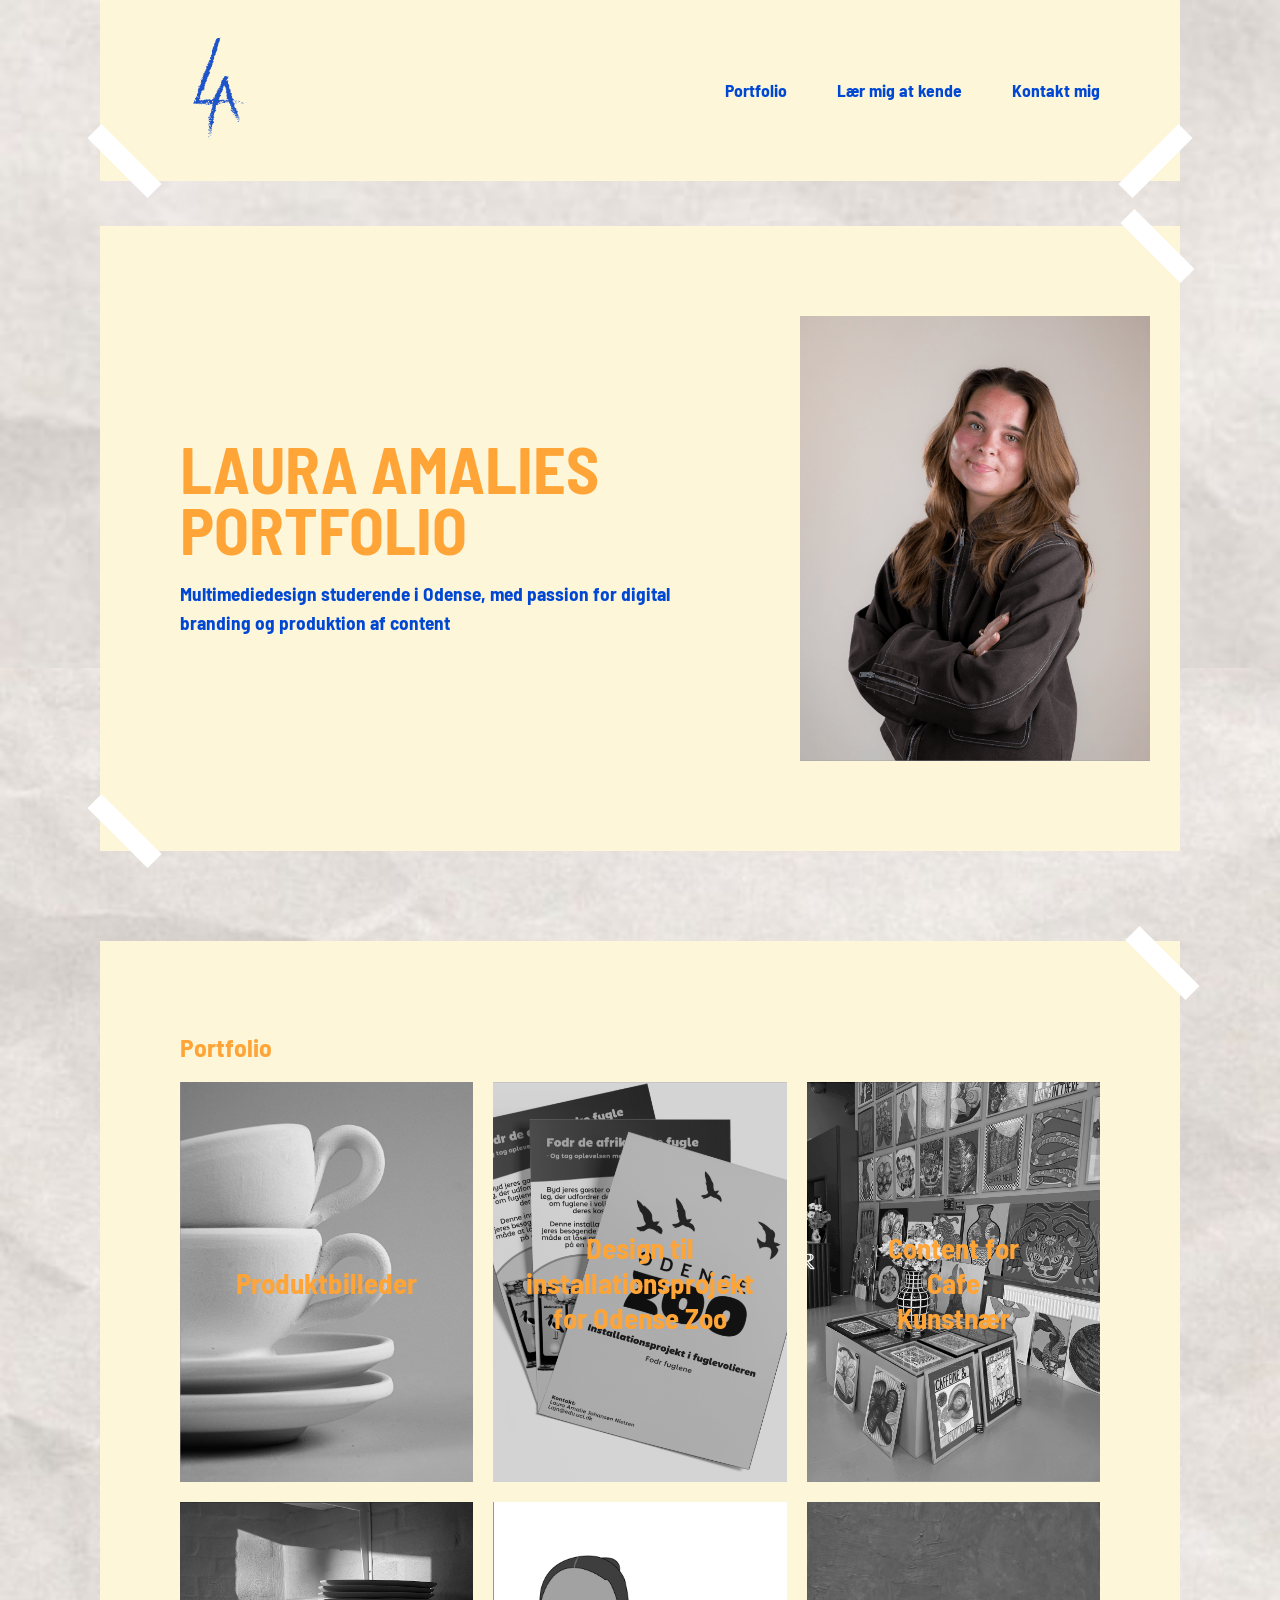
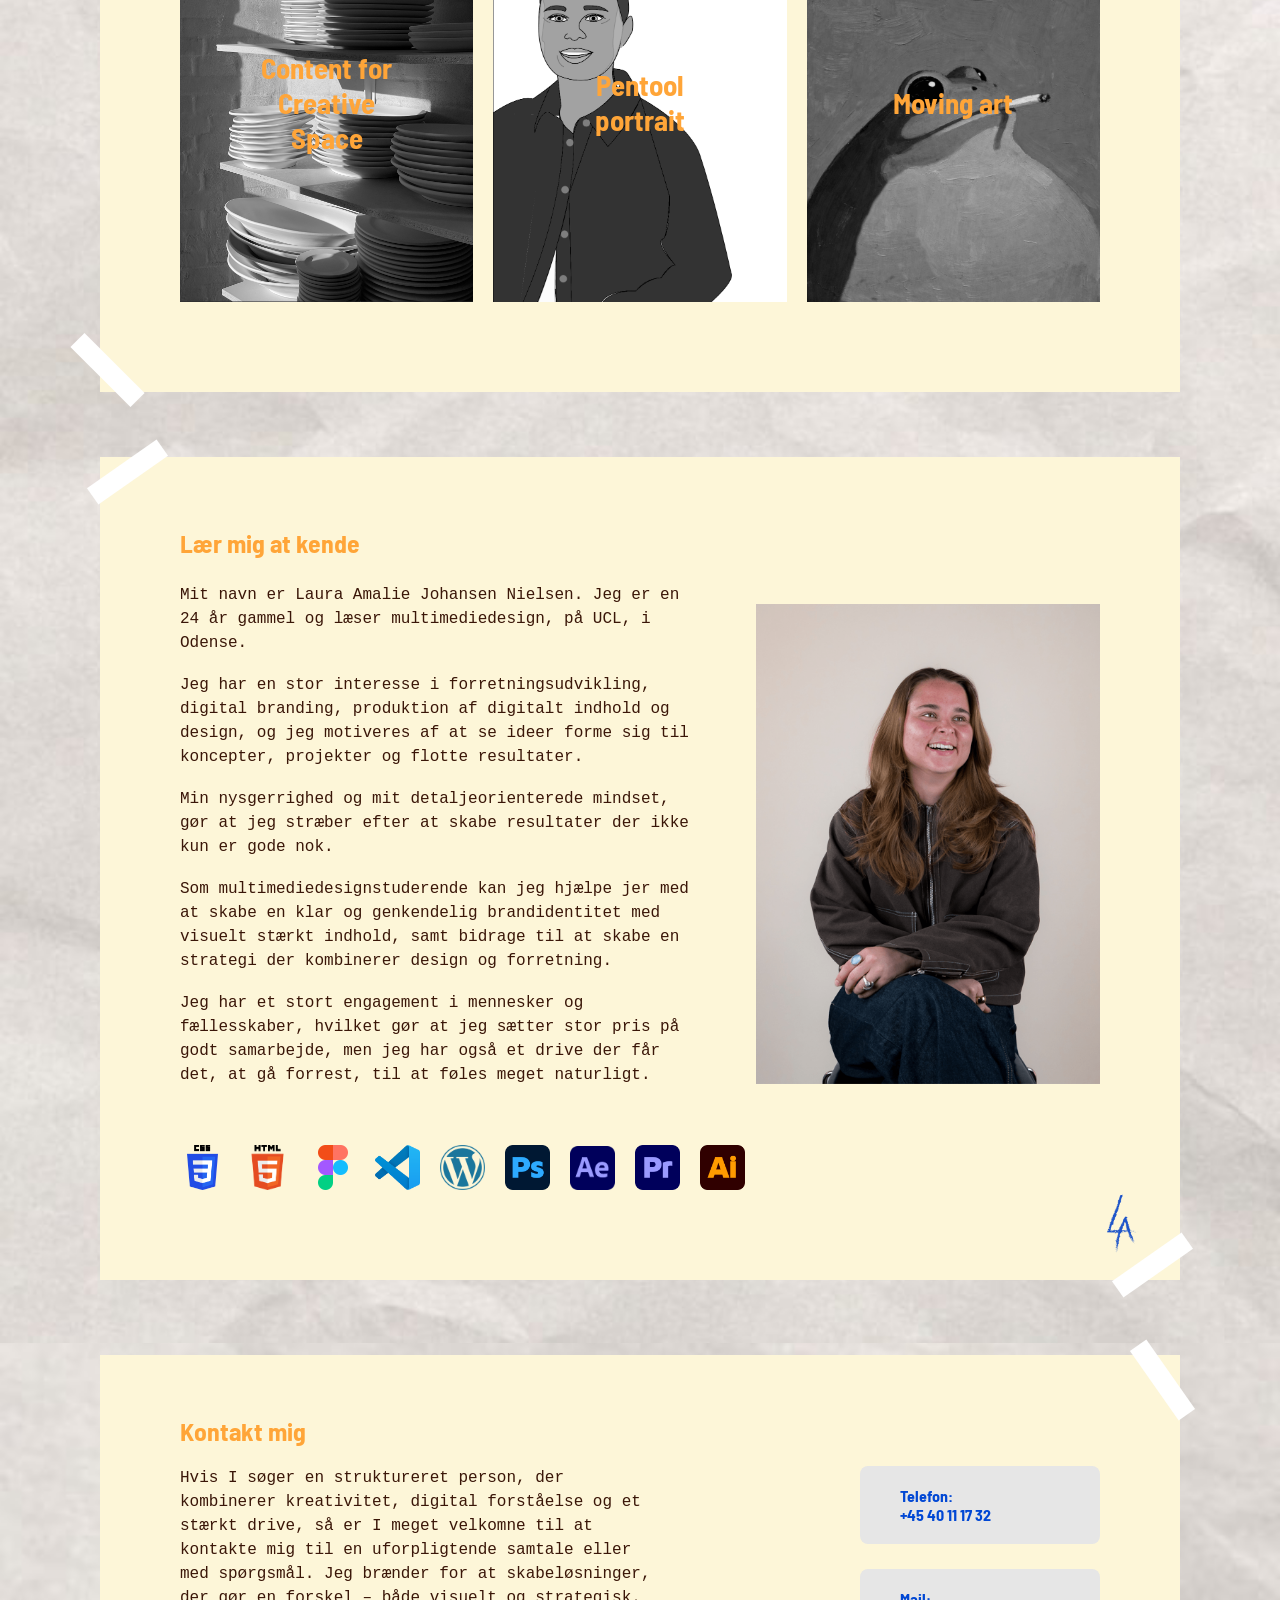
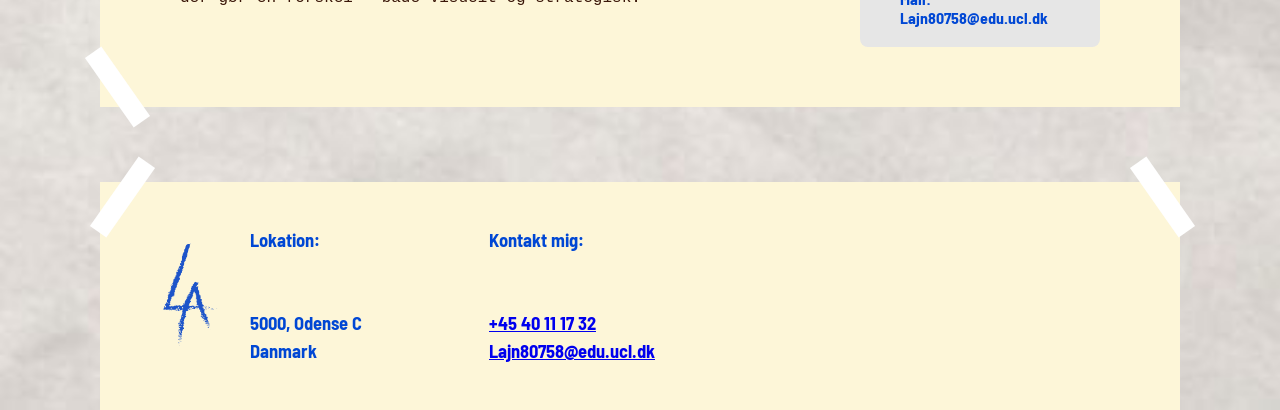
==== index.html @ a453c91f "... ..." ====
<!DOCTYPE html>
<html lang="da">

<head>

    <!-- Tegnsæt -->
    <meta charset="UTF-8">

    <!-- Gør siden responsiv på mobil -->
    <meta name="viewport" content="width=device-width, initial-scale=1.0">

    <!-- Forbinder HTML med ekstern CSS -->
    <link rel="stylesheet" href="forside.css?v=7">

    <!-- Line Awesome ikoner -->
    <link rel="stylesheet"
    href="https://maxst.icons8.com/vue-static/landings/line-awesome/line-awesome/1.3.0/css/line-awesome.min.css">

   <link rel="preconnect" href="https://fonts.googleapis.com">
<link rel="preconnect" href="https://fonts.gstatic.com" crossorigin>
<link href="https://fonts.googleapis.com/css2?family=Barlow+Semi+Condensed:ital,wght@0,100;0,200;0,300;0,400;0,500;0,600;0,700;0,800;0,900;1,100;1,200;1,300;1,400;1,500;1,600;1,700;1,800;1,900&display=swap" rel="stylesheet">

<!-- Titel i browser fanen -->
    <title>Laura Amalies præsentationsportfolio</title>

</head>

<body>

    <!-- ================= HELE SIDENS CONTAINER ================= -->
    <div class="container">

        <!-- ================= HEADER / NAVIGATION ================= -->
        <header class="navbar">

            <!-- Logo -->
            <div class="logo">

                <!-- Logo billede -->
                 <a href="#">
                  <img src="img/logo1.png" alt="LA logo">
                  </a>
                

            </div>

             <!-- ================= CHECKBOX ====================== -->

    <!-- Skjult checkbox der styrer dropdown-menuen -->
    <input type="checkbox" id="menu-toggle" class="menu-toggle">

            <!-- Navigation -->
            <nav>

                <!-- Navigation links -->
                <ul class="nav-links">

                    <!-- Portfolio -->
                    <li><a href="#portfolio">Portfolio</a></li>

                    <!-- Om mig -->
                    <li><a href="#about">Lær mig at kende</a></li>

                    <!-- Kontakt -->
                    <li><a href="#contact">Kontakt mig</a></li>

                </ul>

            </nav>

            <!-- Hamburger menu -->
            <div class="hamburger">

                <!-- Label bruges til at aktivere checkbox -->
                <label for="menu-toggle" class="hamburger">

                <!-- Streg 1 -->
                <span></span>

                <!-- Streg 2 -->
                <span></span>

                <!-- Streg 3 -->
                <span></span>

                </label>

            </div>

        </header>

        <!-- ================= MAIN CONTENT ================= -->
        <main>

            <!-- ================= HERO SECTION ================= -->
            <section class="hero">

                <!-- Tekst område -->
                <div class="hero-text">

                    <!-- Overskrift -->
                    <h1>LAURA AMALIES PORTFOLIO</h1>

                    <!-- Beskrivelse -->
                    <p>
                        Multimediedesign studerende i Odense,
                        med passion for digital branding
                        og produktion af content
                    </p>

                </div>

                <!-- Billede -->
                <div class="hero-image">

                    <!-- Portræt billede -->
                    <img src="img/migintro.png" alt="Laura Amalie">

                </div>

            </section>

<!-- ================================================= -->
<!-- ================= PORTFOLIO SECTION ============= -->
<!-- ================================================= -->

<section class="portfolio-grid" id="portfolio">

    <h2 class="portfolio-title">Portfolio</h2>

    <!-- Produktbilleder -->
    <article class="m1" id="produktbilleder">

        <!-- Åbner produkt-modal -->
        <a href="#produkt-modal" class="portfolio-card">
            <img src="img/produktbillede1.jpg" alt="Produktbilleder">
            <h2>Produktbilleder</h2>
        </a>

    </article>

    <!-- Zoo projekt -->
    <article class="m2" id="zooprojekt">

        <!-- Åbner zoo-modal -->
        <a href="#zoo-modal" class="portfolio-card">
            <img src="img/flyer1.png" alt="Zoo flyer">
            <h2>Design til installationsprojekt for Odense Zoo</h2>
        </a>

    </article>

    <!-- Kunstnær -->
    <article class="m3" id="kunstnaer">

        <!-- Åbner kunstnaer-modal -->
        <a href="#kunstnaer-modal" class="portfolio-card">
            <img src="img/kunstnaer.png" alt="Kunstnær">
            <h2>Content for Cafe Kunstnær</h2>
        </a>

    </article>

    <!-- Creative Space -->
    <article class="m4" id="creativespace">

        <!-- Åbner cs-modal -->
        <a href="#cs-modal" class="portfolio-card">
            <img src="img/CS.png" alt="Creative Space">
            <h2>Content for Creative Space</h2>
        </a>

    </article>

    <!-- Pentool -->
    <article class="m5" id="pentool">

        <!-- Åbner pentool-modal -->
        <a href="#pentool-modal" class="portfolio-card">
            <img src="img/pentool1.png" alt="Pentool portrait">
            <h2>Pentool portrait</h2>
        </a>

    </article>

    <!-- Moving art -->
    <article class="m6" id="movingart">

        <!-- Åbner movingart-modal -->
        <a href="#movingart-modal" class="portfolio-card">
            <img src="img/movingart.jpg" alt="Moving art">
            <h2>Moving art</h2>
        </a>

    </article>

</section>
</section>

<!-- ================================================= -->
<!-- ================= PRODUKTBILLEDER MODAL ========= -->
<!-- ================================================= -->

<section id="produkt-modal" class="modal">
    <div class="modal-box">

        <!-- Lukker modal -->
        <a href="#produktbilleder" class="modal-back">Tilbage til portfolio</a>

        <h2>Produktbilleder</h2>

        <div class="modal-images1">
            <img src="img/produktbillede1.jpg" alt="Produktbillede 1">
            <img src="img/produktbillede2.jpg" alt="Produktbillede 2">
        </div>

        <p>
            I løbet af 1. semester har vi arbejdet med fotografering, hvor vi har haft fokus på portrætbilleder og særligt produktbilleder. Her har jeg erfaret mig en masse viden om lys, indstilling af kamera, komposition og vinkler. Jeg har endvidere også opbygget erfaring indenfor billedredigering i Adobe Photoshop og Adobe Lightroom.
            <br>
            <br>
            Tilegnet erfaring: Kameraindstilling, lys, billederedigering

        </p>

    </div>
</section>



<!-- ================================================= -->
<!-- ================= ZOO MODAL ===================== -->
<!-- ================================================= -->

<section id="zoo-modal" class="modal">
    <div class="modal-box">

        <a href="#zooprojekt" class="modal-back">Tilbage til portfolio</a>

        <h2>Odense Zoo projekt</h2>

        <div class="modal-images2">
            <img src="img/flyer1.png" alt="Zoo flyer">
            <img src="img/prototype.jpg" alt="Zoo projekt">
        </div>

        <p>
            På første semester har vi haft en projekt, i samarbejde med Odense Zoo, hvor vores opgave var, at designe og udvikle et interaktivt installationsprojekt i den afrikanske fuglevoliere. 
            <br>
            Installationen skulle kunne formidle information omkring dyrene, trække opmærksomhed samt give de besøgende noget information, som de evt kunne tage med hjem, og bruge i hverdagen, for at forlænge oplevelsen.
            Min studiegruppe og jeg lavede et koncept hvor man via spil og leg, skulle lære fuglenes spisevaner at kende. Her udviklede vi i fællesskab ideen, men jeg var primære torvholder på at skitsere, designe prototype, det endelige produkt og designe flyeren, som skulle formidle information om vores koncept, til folkene fra Odense Zoo.
            <br>
            <br>
            Tilegnet erfaring: Grafisk design, designe low-fi og hi-fi prototype, designe flyer, skabe et koncept

        </p>

    </div>
</section>



<!-- ================================================= -->
<!-- ================= KUNSTNÆR MODAL =============== -->
<!-- ================================================= -->

<section id="kunstnaer-modal" class="modal">
    <div class="modal-box">

        <a href="#kunstnaer" class="modal-back">Tilbage til portfolio</a>

        <h2>Content for Cafe Kunstnær</h2>

        <div class="modal-images3">
            <video controls>
            <source src="vid/kunstnaer.mp4" type="video/mp4">
            </video>

            <video controls>
            <source src="vid/kunstnaerblomst.mp4" type="video/mp4">
            </video>

        </div>

        <p>
            Ved siden af mit studie har jeg tilbudt min frivillige hjælp til den nyopstartede Café Kunstnær. Cafeen kombinerer den traditionelle caféoplevelse med flere forskellige kreative aktiviteter og projekter for gæsterne. Her har jeg bidraget med idéudvikling, konceptarbejde og produktion af digitalt content med fokus på at styrke caféens digitale identitet, øge kendskabet til cafeen blandt målgruppen og inspirere gæsterne til at turde være kreative.
            <br>
            <br>
            Tilegnet erfaring: Skyde content, billederedigering, videoredigering 

        </p>

    </div>
</section>



<!-- ================================================= -->
<!-- ================= CREATIVE SPACE MODAL ========== -->
<!-- ================================================= -->

<section id="cs-modal" class="modal">
    <div class="modal-box">

        <a href="#creativespace" class="modal-back">Tilbage til portfolio</a>

        <h2>Content for Creative Space</h2>

        <div class="modal-images4">
            <img src="img/CS.png" alt="Creative Space billede 1">
            <img src="img/CS udenfor.png" alt="Creative Space billede 2">
        </div>

        <p>
            Creative Space er en kreamik cafe, hvor man kan kombinere den traditionelle cafeoplvelse, med at male på keramik. Jeg har arbejdet som butiksansat i flere år, men sideløbende med dette, har jeg hjulpet virksomheden med at tage produktbilleder, og andet content til deres sociale medier, og hjemmeside, for at øge interessen og inspirere gæster til at komme og være kreative, uanset erfaring, alder og interesser.
            <br>
            <br>
            Tilegnet erfaring: Fotografering, opfgange stemning, vinkler og billederedigering

        </p>

    </div>
</section>



<!-- ================================================= -->
<!-- ================= PENTOOL MODAL ================= -->
<!-- ================================================= -->

<section id="pentool-modal" class="modal">
    <div class="modal-box">

        <a href="#pentool" class="modal-back">Tilbage til portfolio</a>

        <h2>Pentool portrait</h2>

        <div class="modal-images5">
            <img src="img/pentool1.png" alt="Pentool portrait 1">
            <img src="img/pentool2.png" alt="Pentool portrait 2">
        </div>

        <p>
        I forbindelse med 1. semester arbejdede vi med Pentool i Adobe Illustrator, hvor vi fik en frivillig hjemmeopgave. Opgaven bestod i at skabe et selvportræt ud fra et fotografi ved hjælp af vektortegning og præcisionsarbejde i Illustrator.
        Projektet gav mig mulighed for at udvikle mine kreative evner inden for visuel identitet, detaljearbejde og produktion af unikt digitalt indhold. Samtidig styrkede det min forståelse for, hvordan illustration og grafiske virkemidler kan bruges til at skabe et personligt og iøjnefaldende visuelt udtryk.
        <br>
        <br>
        Tilegnet erfaring: Kreativ formidling, kreative evner, produktion af unikt og anderledes indhold
        </p>

    </div>
</section>



<!-- ================================================= -->
<!-- ================= MOVING ART MODAL ============== -->
<!-- ================================================= -->

<section id="movingart-modal" class="modal">
    <div class="modal-box">

        <a href="#movingart" class="modal-back">Tilbage til portfolio</a>

        <h2>Moving art</h2>

        <div class="modal-images6">

            <img src="img/movingart.jpg" alt="movingart">

            <video controls>
            <source src="vid/MovingArt-workshopEndelig-kopi.mp4" type="video/mp4">
            </video>

         </div>

        <p>
            I forbindelse med workshoppen Moving Art & Animation arbejdede vi med at vække et valgfrit maleri til live gennem animation og visuel storytelling. Formålet var at bruge egen kreativitet og fortolkning til at skabe bevægelse, stemning og narrativ i et ellers stillestående værk.
            <br>
            Workshoppen gav mig indsigt i, hvordan animation og moving art kan bruges som et stærkt visuelt kommunikationsværktøj i contentproduktion. Ved at kombinere billeder, bevægelse og fortælling kan man skabe mere engagerende og stemningsfuldt indhold, der fanger modtagerens opmærksomhed og styrker den følelsesmæssige forbindelse til et brand.
            <br>
            I relation til caféer har moving art særligt potentiale, fordi caféoplevelser ofte handler om atmosfære, mennesker og små fortællinger i hverdagen. Animeret content kan derfor bruges til at formidle stemning, identitet og kreativitet på en mere levende og sanselig måde, hvilket kan styrke caféens visuelle udtryk og skabe større interesse på digitale platforme som Instagram og TikTok.
            <br>
            <br>
            Tilegnet erfaring: Storytelling, unikt og anderledes indhold, kreativ formidling

        </p>

    </div>
</section>
            
<!-- ================================================= -->
<!-- ================= OM MIG SECTION ================ -->
<!-- ================================================= -->

<section class="about-section" id="about">

    <!-- Overskrift -->
    <h2>Lær mig at kende</h2>

    <!-- Container til tekst + billede -->
    <div class="about-content">

        <!-- Tekst område -->
        <div class="about-text">

            <!-- Tekst afsnit -->
            <p>
                Mit navn er Laura Amalie Johansen Nielsen.
                Jeg er en 24 år gammel og læser
                multimediedesign, på UCL, i Odense.
            </p>

            <!-- Tekst afsnit -->
            <p>
                Jeg har en stor interesse i
                forretningsudvikling, digital branding,
                produktion af digitalt indhold og design,
                og jeg motiveres af at se ideer forme sig
                til koncepter, projekter og flotte resultater.
            </p>

            <!-- Tekst afsnit -->
            <p>
                Min nysgerrighed og mit detaljeorienterede
                mindset, gør at jeg stræber efter at skabe
                resultater der ikke kun er gode nok.
            </p>
            
            <!-- Tekst afsnit -->
            <p>
                Som multimediedesignstuderende kan jeg hjælpe 
                jer med at skabe en klar og genkendelig 
                brandidentitet med visuelt stærkt indhold, samt
                bidrage til at skabe en strategi der kombinerer
                design og forretning. 
            </p>

            <!-- Tekst afsnit -->
            <p>
                Jeg har et stort engagement i mennesker og
                fællesskaber, hvilket gør at jeg sætter stor
                pris på godt samarbejde, men jeg har også et
                drive der får det, at gå forrest, til at føles
                meget naturligt.
            </p>

        </div>

        <!-- Portræt billede -->
        <img class="about-img" src="img/lærmigatkende.png" alt="Laura Amalie">

    </div>

    <!-- Program ikoner -->
    <div class="program-icons">

        <!-- CSS ikon -->
        <img src="img/CSS3_logo_and_wordmark.svg.png" alt="CSS">

        <!-- HTML ikon -->
        <img src="img/HTML5_logo_and_wordmark.svg.png" alt="HTML">

        <!-- Figma ikon -->
        <img src="img/Figma-logo.svg.png" alt="Figma">

        <!-- VS Code ikon -->
        <img src="img/Visual_Studio_Code_1.35_icon.svg.png" alt="Visual Studio Code">

        <!-- WordPress ikon -->
        <img src="img/WordPress_blue_logo.svg.png" alt="WordPress">

        <!-- Photoshop ikon -->
        <img src="img/Adobe_Photoshop_CC_2026_icon.svg.png" alt="Photoshop">

        <!-- After Effects ikon -->
        <img src="img/Adobe_After_Effects_CC_icon.svg.png" alt="After Effects">

        <!-- Premiere Pro ikon -->
        <img src="img/Adobe_Premiere_Pro_CC_2026_icon.svg.png" alt="Premiere Pro">

        <!-- Illustrator ikon -->
        <img src="img/Adobe_Illustrator_CC_icon.svg.png" alt="Illustrator">

    </div>

    <!-- Logo nederst -->
     <a href="#">
        <img class="about-logo" src="img/logo1.png" alt="LA logo">
     </a>

</section>



<!-- ================================================= -->
<!-- ================= KONTAKT SECTION =============== -->
<!-- ================================================= -->

<section class="contact-section" id="contact">

    <!-- Overskrift -->
    <h2>Kontakt mig</h2>

    <!-- Kontakt indhold -->
    <div class="contact-content">

        <!-- Kontakt tekst -->
        <p>
            Hvis I søger en struktureret person, der kombinerer 
            kreativitet, digital forståelse og et stærkt drive, 
            så er I meget velkomne til at kontakte mig til en 
            uforpligtende samtale eller med spørgsmål. Jeg brænder 
            for at skabeløsninger, der gør en forskel 
            – både visuelt og strategisk.
        </p>

        <!-- Kontakt oplysninger -->
        <div class="contact-info">

            <!-- Telefonnummer -->
            <a href="sms:+4540111732" class="contact-box">
            Telefon:
            <br>
            +45 40 11 17 32
            </a>

            <!---- Mail -->
            <a href="mailto:lajn80758@edu.ucl.dk" class="contact-box">
            Mail: 
            <br>
            Lajn80758@edu.ucl.dk
            </a>

        </div>

    </div>

</section>



<!-- ================================================= -->
<!-- ================= FOOTER ======================== -->
<!-- ================================================= -->

<footer class="footer">

    <!-- Footer logo -->
      <a href="#">
        <img class="footer-logo" src="img/logo1.png" alt="LA logo">
    </a>
    
    <!-- Lokation -->
    <div class="footer-lokationtekst">

        <!-- Overskrift -->
        <h3>Lokation:
            <br>
            <br>
            <br>
            5000, Odense C
            <br>
            Danmark
        </h3>
    </div>

    <!-- Kontakt -->
    <div class="footer-kontakttekst">

        <!-- Overskrift -->
        <h3>Kontakt mig:
            <br>
            <br>
            <br>
            <a href="sms:+4540111732">
            +45 40 11 17 32 
            </a>
            <br>
            <a href="mailto:Lajn80758@edu.ucl.dk">
            Lajn80758@edu.ucl.dk
        </a>
        </h3>

    </div>

    <!-- Sociale medier -->
    <div class="socials">

        <!-- Instagram -->
         <a href="https://www.instagram.com/lakreala?utm_source=ig_web_button_share_sheet&igsh=ZDNlZDc0MzIxNw==" target="_blank">
        <i class="lab la-instagram"></i>
        </a>

        <!-- LinkedIn -->
         <a href="www.linkedin.com/in/laura-amalie-johansen-nielsen-49a469227">
        <i class="lab la-linkedin"></i>
        </a>

    </div>

</footer>

            

        </main>

    </div>

</body>

</html>
---- forside.css ----
/* ========================================== */
/* ================= MOBILE ================= */
/* ========================================== */


/* ================================================= */
/* ================= RESET ========================= */
/* ================================================= */

* {
    margin: 0;
    padding: 0;
    box-sizing: border-box;
}

html {
    scroll-behavior: smooth;
}

/* ================================================= */
/* ================= BODY ========================== */
/* ================================================= */

body {
    /* Fjerner browserens standard luft */
    margin: 0;

    /* Baggrundsbilleder: hele billedet øverst, udfyldning bagved */
    background-image:
        url(img/krylletpapir2.jpg),
        url(img/krylletpapir2.jpg);

    /* Viser hele billedet og udfylder det hvide område bagved */
    background-size:
        contain,
        cover;

    /* Centrerer baggrunden */
    background-position:
        center,
        center;

    /* Baggrunden gentages ikke */
    background-repeat:
        no-repeat,
        no-repeat;

    /* Standard font */
    font-family: "Barlow Semi Condensed", sans-serif;
}



/* ================================================= */
/* ================= CONTAINER ===================== */
/* ================================================= */

.container {

    /* Luft i siderne */
    padding-left: 40px;
    padding-right: 40px;
}

/* ================================================= */
/* ================= NAVBAR ======================== */
/* ================================================= */

.navbar {
    /* Creme baggrund */
    background-color: #fdf6d8;

    /* Logo til venstre og burger til højre */
    display: flex;
    justify-content: space-between;
    align-items: center;

    /* Gør navbaren lavere */
    padding: 22px 30px;

    /* Luft under navbar */
    margin-bottom: 45px;

    /* Bruges til tape */
    position: relative;
}

/* Tape nederst venstre */
.navbar::before {

    /* Gør pseudo-element synligt */
    content: "";

    /* Tape størrelse */
    width: 60px;
    height: 16px;

    /* Hvid tape */
    background-color: white;

    /* Placering */
    position: absolute;

    /* Nederst venstre hjørne */
    left: -18px;
    bottom: 10px;

    /* Rotation */
    transform: rotate(45deg);
}

/* Tape nederst højre */
.navbar::after {

    /* Gør pseudo-element synligt */
    content: "";

    /* Tape størrelse */
    width: 60px;
    height: 16px;

    /* Hvid tape */
    background-color: white;

    /* Placering */
    position: absolute;

    /* Nederst højre hjørne */
    right: -18px;
    bottom: 10px;

    /* Rotation */
    transform: rotate(-45deg);
}

/* ================================================= */
/* ================= LOGO ========================== */
/* ================================================= */

.logo img {
    /* Logo størrelse på mobil */
    width: 30px;

    margin-left: 10px;
}

/* ================================================= */
/* ================= CHECKBOX ====================== */
/* ================================================= */

/* Skjuler checkbox */
.menu-toggle {

    display: none;
}

/* ================================================= */
/* ================= NAVIGATION ==================== */
/* ================================================= */

.nav-links {
    /* Skjuler almindelig menu på mobil */
    display: none;
}

/* ================================================= */
/* ================= HAMBURGER ===================== */
/* ================================================= */

.hamburger {
    /* Viser burger-menu på mobil */
    display: flex;

    /* Streger under hinanden */
    flex-direction: column;

    /* Afstand mellem stregerne */
    gap: 5px;

    cursor:pointer;
}

/* De 3 hamburger-streger */
.hamburger span {
    width: 28px;
    height: 2px;

    margin-right: 10px;

    background-color: #0047d4;
}

/* ================================================= */
/* ================= DROPDOWN MENU ================= */
/* ================================================= */

/* Når checkbox er checked */
.menu-toggle:checked ~ nav .nav-links {

    /* Vis menu */
    display: flex;
}


/* Styling af dropdown */
.nav-links {

    /* Placering */
    position: absolute;

    top: 100%;

    left: 50%;

    /* Fylder hele navbar bredde */
    width: 50%;

    /* Baggrund */
    background-color: #fdf6d8;

    /* Links under hinanden */
    flex-direction: column;

    align-items: center;

    gap: 20px;

    /* Luft */
    padding: 25px 0;

    /* Sørger for menu ligger øverst */
    z-index: 20;

    list-style: none;

    border-style:solid;

    border-color:#ffa538;
}

/* ================================================= */
/* ================= LINKS ========================= */
/* ================================================= */

.nav-links a {

    /* Fjerner understregning */
    text-decoration: none;

    /* Blå farve */
    color: #0047d4;

    /* Fed tekst */
    font-weight: bold;

    /* Tekst størrelse */
    font-size: 1.3rem;
}

/* ================================================= */
/* ================= HERO SECTION ================== */
/* ================================================= */

.hero {
    /* Creme baggrund */
    background-color: #fdf6d8;

    /* Tekst og billede ved siden af hinanden */
    display: grid;
    grid-template-columns: 1fr 1fr;

    align-items: center;

    /* Luft indeni boksen */
    padding: 40px 20px;

    /* Luft under hero */
    margin-bottom: 55px;

    /* Bruges til tape */
    position: relative;

    overflow: visible;
}

/* Tape øverst højre */
.hero::before {

    content: "";

    /* Tape størrelse */
    width: 80px;
    height: 14px;

    /* Tape farve */
    background-color: white;

    /* Placering */
    position: absolute;

    /* Øverst højre */
    right: -20px;
    top: 10px;

    /* Rotation */
    transform: rotate(45deg);
}

/* Tape nederst venstre */
.hero::after {

    content: "";

    /* Tape størrelse */
    width: 80px;
    height: 14px;

    /* Tape farve */
    background-color: white;

    /* Placering */
    position: absolute;

    /* Nederst venstre */
    left: -18px;
    bottom: 10px;

    /* Rotation */
    transform: rotate(45deg);
}

/* ================================================= */
/* ================= HERO TEKST ==================== */
/* ================================================= */

.hero-text {

    justify-self: start;

    width: 100%;

}

/* Overskrift */
.hero-text h1 {
    color: #ffa538;

    font-size: 1.7rem;

    line-height: 1;

    margin-bottom: 20px;

    margin-right: 20px;

    word-break: normal;
}

/* Beskrivelse */
.hero-text p {
    color: #0047d4;

    width: 80%;

    font-size: 0.75rem;

    font-weight: bold;

    line-height: 1.2;

    justify-self: start;
}

/* ================================================= */
/* ================= HERO BILLEDE ================== */
/* ================================================= */

.hero-image img {
    /* Billedstørrelse på mobil */
    width: 140px;

    /* Beholder proportionerne */
    height: auto;

    display: block;

    margin-left: 0;
}

.hero-image {
    width: 100%;

    justify-self: end;
}

/* ================================================= */
/* ================= PORTFOLIO GRID ================ */
/* ================================================= */

.portfolio-grid {
    /* Gul/creme baggrund bag alle bokse */
    background-color: #fdf6d8;

    /* Luft inde i den gule sektion */
    padding: 40px 20px;

    /* Luft over sektionen */
    padding-top: 30px;

    /* Luft under sektionen */
    padding-bottom: 30px;

    /* Portfolio i 2 kolonner */
    display: grid;

    /* Portfolio i én kolonne på mobil */
    grid-template-columns: 1fr;

    /* Afstand mellem boksene */
    gap: 20px;

    /* Bruges til tape */
    position: relative;

}




/* ================================================= */
/* ================= TAPE ØVERST HØJRE ============= */
/* ================================================= */

.portfolio-grid::before {

    content: "";

    width: 80px;
    height: 16px;

    background-color: white;

    position: absolute;

    /* Placering */
    right: -25px;
    top: 12px;

    /* Rotation */
    transform: rotate(45deg);
}

/* ================================================= */
/* ================= TAPE NEDERST VENSTRE ========== */
/* ================================================= */

.portfolio-grid::after {

    content: "";

    width: 80px;
    height: 16px;

    background-color: white;

    position: absolute;

    /* Placering */
    left: -35px;
    bottom: 12px;

    /* Rotation */
    transform: rotate(45deg);
}

/* ================================================= */
/* ================= PORTFOLIO BOKSE =============== */
/* ================================================= */

.portfolio-grid article {
    /* Grå placeholder-baggrund */
    background-color: #d9d9d9;

    /* Højde på billedboksene */
    height: 400px;

    /* Skjuler alt der går udenfor boksen */
    overflow: hidden;

    /* Gør det lettere at placere indhold */
    position: relative;
}

/* Billeder inde i portfolio-bokse */
.portfolio-grid img {
    width: 100%;

    height: 100%;

    /* Får billedet til at fylde boksen pænt */
    object-fit: cover;

    /* Flytter fokuspunktet */
    object-position: center;

    display: block;

    /* SORT/HVID + BLUR + MØRKERE */
    filter: grayscale(100%) blur(0px) brightness(100%);

}

/* Tekst, hvis du stadig har h2 i boksene */
.portfolio-grid h2 {
    color:#ffa538;

    font-size: 1.8rem;

    text-align: center;

    position: absolute;

    top: 50%;
    left: 50%;

    transform: translate(-50%, -50%);
}

.portfolio-grid .portfolio-title {
    position: static;

    transform: none;

    left: auto;

    text-align: left;

    color: #ffa538;

    font-size: 1.6rem;

    grid-column: 1 / -1;
}


/* ================================================= */
/* ================= KLIKBART PORTFOLIO CARD ======= */
/* ================================================= */

.portfolio-card {

    /* Gør hele portfolio-boksen klikbar */
    display: block;

    /* Fylder hele article */
    width: 100%;
    height: 100%;

    /* Bruges til at placere h2 ovenpå billedet */
    position: relative;

    /* Fjerner link-streg */
    text-decoration: none;

    /* Smooth animation på overskriften */
    transition: 0.3s ease;
}

/* Gør animation smooth */
.portfolio-card img {

    transition: 0.3s ease;
}

.portfolio-card:hover img {
    transform: scale(1.05);
}

/* ================================================= */
/* ================= MODAL BAGGRUND ================ */
/* ================================================= */

.modal {

    /* Modal er skjult som standard */
    display: none;

    /* Ligger fast ovenpå hele skærmen */
    position: fixed;

    /* Fylder hele browser-vinduet */
    top: 0;
    left: 0;
    width: 100%;
    height: 100%;

    /* Mørk gennemsigtig baggrund */
    background-color: rgba(0, 0, 0, 0.4);

    /* Sørger for at modal ligger øverst */
    z-index: 1000;

    /* Luft rundt om boksen */
    padding: 0px;
}



/* Når modalens id bliver aktivt */
.modal:target {

    /* Viser modal */
    display: flex;

    /* Centrerer modal vandret */
    justify-content: center;

    /* Centrerer modal lodret */
    align-items: center;
}



/* ================================================= */
/* ================= MODAL BOKS ==================== */
/* ================================================= */

.modal-box {

    /* Creme baggrund */
    background-color: #fdf6d8;

    /* Bredde på mobil */
    width: 90%;

    /* Maks bredde på større skærme */
    max-width: 1050px;

    /* Maks højde */
    height: 100%;

    /* Scroll inde i modal hvis der er meget tekst */
    overflow-y: auto;

    /* Luft indeni */
    padding: 20px;

}



/* ================================================= */
/* ================= TILBAGE-KNAP ================== */
/* ================================================= */

.modal-back {

    /* Blå tekst */
    color: #0047d4;

    /* Fed tekst */
    font-weight: bold;

    /* Fjerner understregning */
    text-decoration: none;

    /* Tekststørrelse */
    font-size: 1rem;

    /* får det til at aligne med billeder og tekst */
    margin-left: 10px;

    /* Luft under */
    padding-bottom: 20px;

}

/* Når musen holdes over knappen */
.modal-back:hover {

   text-decoration: underline;

    /* Gør overgangen blød */
    transition: 0.3s;
}

/* ================================================= */
/* ================= MODAL OVERSKRIFT ============== */
/* ================================================= */

.modal-box h2 {

    /* Orange overskrift */
    color: #ffa538;

    /* Størrelse */
    font-size: 2rem;

    /* Luft under overskrift */
    margin-bottom: 20px;

    /* får det til at aligne med billeder og tekst */
    margin-left: 10px;

    margin-top: 20px;

}



/* ================================================= */
/* ============ MODAL BILLEDER PLACERING =========== */
/* ================================================= */

.modal-images1 {

    /* Billeder ved siden af hinanden */
    display: grid;

    /* 2 kolonner */
    grid-template-columns: 1fr 1fr;

    justify-items: center;

    /* Luft under billeder */
    margin-bottom: 20px;
}

.modal-images2 {

    /* Billeder ved siden af hinanden */
    display: grid;

    /* 2 kolonner */
    grid-template-columns: 1fr 1fr;

    justify-items: center;

    /* Luft under billeder */
    margin-bottom: 20px;

}

/* Videoer inde i Kunstnær modal */
.modal-images3 {

    /* Videoerne ved siden af hinanden */
    display: grid;

    /* 2 kolonner */
    grid-template-columns: 1fr 1fr;

    /* Luft mellem videoerne */
    gap: 10px;

    /* Centrerer videoerne */
    justify-items: center;

    /* Luft under videoerne */
    margin-bottom: 20px;

    
}


.modal-images4 {

    /* Billeder ved siden af hinanden */
    display: grid;

    /* 2 kolonner */
    grid-template-columns: 1fr 1fr;

    justify-items: center;

    /* Luft under billeder */
    margin-bottom: 20px;
}

.modal-images5 {

     /* Billeder ved siden af hinanden */
    display: grid;

    /* 2 kolonner */
    grid-template-columns: 1fr 1fr;

    justify-items: center;

    /* Luft under billeder */
    margin-bottom: 20px;
}

.modal-images6 {

    display: grid;

    grid-template-columns: 1fr 1fr;

    gap: 20px;

    align-items: start;


    /* Centrerer hele grid'et */
    justify-content: center;

    /* Centrerer indholdet i hver kolonne */
    justify-items: center;

    margin-bottom: 20px;
}



/* ================================================= */
/* =============== MODAL BILLEDER STR.============== */
/* ================================================= */

/* Billeder inde i modal1 */
.modal-images1 img {

    /* Fylder kolonnen */
    width: 90%;

    /* billedets faktiske højde */
    height: 350px;

    /* Viser hele billedet */
    object-fit: cover;

    /* transparent baggrund hvis billedet ikke loader */
    background-color:transparent;
}

/* Billeder inde i modal2 */
.modal-images2 img {

/* Fylder kolonnen */
    width: 90%;

    /* højde */
    height: 250px;

    /* Viser hele billedet */
    object-fit:cover;

    /* transparent baggrund hvis billedet ikke loader */
    background-color:transparent;

}

/* Selve videoerne */
.modal-images3 video {

    /* Fylder hver sin kolonne */
    width: 90%;

    /* Beholder proportioner */
    height: 100%;

    object-fit: cover;

    background-color:#ffa538;
}

/* Billeder inde i modal4 */
.modal-images4 img {

    /* Fylder kolonnen */
    width: 90%;

    /* højde */
    height: 350px;

    /* Viser hele billedet */
    object-fit:cover;

    /* transparent baggrund hvis billedet ikke loader */
    background-color:transparent;
}

/* Billeder inde i modal5 */
.modal-images5 img {

     /* Fylder kolonnen */
    width: 90%;

    /* højde */
    height: 350px;

    /* Viser hele billedet */
    object-fit:cover;

    /* transparent baggrund hvis billedet ikke loader */
    background-color:transparent;
}

/* video inde i modal6 */
.modal-images6 video {

    /* Fylder kolonnen */
    width: 90%;

    /* højde */
    height: auto;

    /* Viser hele billedet */
    object-fit:cover;
    

    /* transparent baggrund hvis billedet ikke loader */
    background-color:transparent;
}

/* billede inde i modal6 */
.modal-images6 img {

    /* Fylder kolonnen */
    width: 90%;

    /* højde */
    height: auto;

    /* Viser hele billedet */
    object-fit:cover;

    /* transparent baggrund hvis billedet ikke loader */
    background-color:transparent;
}


/* ================================================= */
/* ================= MODAL TEKST =================== */
/* ================================================= */

.modal-box p {

    /* Brun tekst */
    color: #3a1608;

    /* Typewriter-look */
    font-family: monospace;

    /* Tekststørrelse */
    font-size: 0.9rem;

    /* Linjeafstand */
    line-height: 1.4;

    /* Luft under tekst */
    margin-bottom: 15px;

    padding-left: 10px;

    padding-right: 10px;
}

/* ================================================= */
/* ================= ABOUT SECTION ================= */
/* ================================================= */

.about-section {

    /* Creme baggrund */
    background-color: #fdf6d8;

    /* Luft indeni */
    padding: 40px 20px;

    /* Luft over section */
    margin-top: 65px;

    /* Luft under section */
    margin-bottom: 75px;

    /* Bruges til tape */
    position: relative;
}

/* Tape øverst til venstre */
.about-section::before {

    content: "";

    width: 80px;
    height: 14px;

    background-color: white;

    position: absolute;

    left: -15px;
    top: 5px;

    transform: rotate(-35deg);
}

/* Tape nederst til højre */
.about-section::after {

    content: "";

    width: 80px;
    height: 14px;

    background-color: white;

    position: absolute;

    right: -15px;
    bottom: 5px;

    transform: rotate(-35deg);
}


/* Overskrift */
.about-section h2 {

    color: #ffa538;

    font-size: 1.6rem;

    margin-top: -20px;

    margin-bottom: 25px;
}

/* Container til tekst + billede */
.about-content {

    display: flex;

    /* Én kolonne på mobil */
    flex-direction: column;

    /* starter indhold til venstre*/
    align-items: flex-start;

    gap: 25px;
}

/* Tekst område */
.about-text {

    width: 100%;
}

/* Tekst styling */
.about-text p {

    color: #3a1608;

    font-family: monospace;

    font-size: 0.8rem;

    line-height: 1.1;

    margin-bottom: 18px;
    
}

/* Portræt billede */
.about-img {

    width: 250px;

    height: auto;

    align-self: center;

    /* order: -1; order: -1; */
    order: -1;
    
}

/* Program ikoner */
.program-icons {

    display: grid;

    /* 5 kolonner */
    grid-template-columns: repeat(5, 1fr);

    /* Luft mellem ikoner */
    gap: 15px;

    /* Venstrestiller */
    justify-items: start;

    margin-top: 25px;
}

/* Ikon størrelse */
.program-icons img {

    width: 35px;

    height: 35px;

    object-fit: contain;
}

/* Logo nederst */
.about-logo {

    width: 45px;

    position: absolute;

    right: 30px;
    bottom: 25px;

    padding-right: 10px;
}



/* ================================================= */
/* ================= KONTAKT SECTION =============== */
/* ================================================= */

.contact-section {

    background-color: #fdf6d8;

    padding: 40px 20px;

    padding-top: 30px;

    padding-bottom: 30px;

    margin-bottom: 85px;

    position: relative;
}

/* Tape nederst venstre */
.contact-section::before {

    content: "";

    width: 70px;
    height: 14px;

    background-color: white;

    position: absolute;

    left: -25px;
    bottom: 10px;

    transform: rotate(55deg);
}

/* Tape øverst højre */
.contact-section::after {

    content: "";

    width: 70px;
    height: 14px;

    background-color: white;

    position: absolute;

    right: -25px;
    top: 15px;

    transform: rotate(55deg);
}

/* Overskrift */
.contact-section h2 {

    color: #ffa538;

    font-size: 1.6rem;

    margin-bottom: 20px;
}

/* Kontakt container */
.contact-content {

    display: flex;

    /* Én kolonne */
    flex-direction: column;

    gap: 25px;
}

/* Kontakt tekst */
.contact-content > p {

    width: 100%;

    color: #3a1608;

    font-family: monospace;

    font-size: 0.8rem;

    line-height: 1.1;
}

/* Kontakt info */
.contact-info {

    width: 100%;

    /* Gør bokse under hinanden */
    display: flex;

    flex-direction: row;

    /* Centrerer dem vandret */
    align-items: flex-end;

    /* Centrerer hele boks-gruppen i højre side */
    justify-content: center;

    /* 10px mellem bokse */
    gap: 10px;
}

/* Kontakt bokse */
.contact-box {

    background-color: #e6e6e6;

    color: #0047d4;

    font-weight: bold;

    font-size: 0.8rem;

    padding: 12px 15px;

    border-radius: 6px;

    width: fit-content;

    max-width: 100%;

    text-decoration: none;

    transition: 0.2s;

    flex: 1

}


.contact-box:hover {

    background-color: #d8d8d8;

    transform: scale(1.02);
}



/* ================================================= */
/* ================= FOOTER ======================== */
/* ================================================= */

.footer {

    background-color: #fdf6d8;

    padding: 35px 25px;

    position: relative;

    display: grid;

    /* logo | tekst | sociale medier */
    grid-template-columns: auto 1fr auto;

    align-items: center;

    gap: 20px;
}

/* Tape venstre */
.footer::before {

    content: "";

    width: 60px;
    height: 14px;

    background-color: white;

    position: absolute;

    left: -20px;
    top: 5px;

    transform: rotate(-55deg);
}

/* Tape højre */
.footer::after {

    content: "";

    width: 60px;
    height: 14px;

    background-color: white;

    position: absolute;

    right: -25px;
    top: 5px;

    transform: rotate(55deg);
}

/* Footer logo */
.footer-logo {

    width: 30px;

}

/* Lokation + kontakt centreres */
.footer-lokationtekst,
.footer-kontakttekst {

    grid-column: 2;

    text-align: center;

    justify-self: center;
}

/* Lokation øverst */
.footer-lokationtekst {

    grid-row: 1;
}

/* Kontakt under */
.footer-kontakttekst {

    grid-row: 2;

    margin-top: 10px;
}

/* Footer tekst */
.footer h3 {

    color: #0047d4;

    font-size: 0.8rem;

    margin: 0;

}



/* Sociale medier */
.socials {

    display: flex;

    /* Gør dem lodrette */
    flex-direction: column;

    /* Luft mellem ikoner */
    gap: 3px;

    /* Skubber dem mod højre */
    margin-left: auto;

    /* Centrerer ikonerne */
    align-items: center;
}


/* Insta ikon */
.lab.la-instagram {

    font-size: 32px;

    color: #0047d4;

    object-fit: contain;

}

/* Linked in ikon */
.lab.la-linkedin {

    font-size: 32px;

    color: #0047d4;

    object-fit: contain;

}

.socials a {

    text-decoration: none;

    color: #0047d4;

    
}

.socials a:hover {

    transform: scale(1.09);
}

.footer-info {

    display: flex;

    flex-direction: column;

    align-items: center;

    text-align: center;

    gap: 25px;

    width: 100%;
}

.footer-text {

    display: flex;

    flex-direction: column;

    align-items: center;

    justify-content: center;

    gap: 30px;

    width: 100%;
}



/* ========================================== */
/* ================= DESKTOP ================ */
/* ========================================== */


@media (min-width: 768px) {

    /* ================================================= */
    /* ================= CONTAINER ===================== */
    /* ================================================= */

    .container {

        padding-left: 100px;
        padding-right: 100px;
    }

    /* ================================================= */
    /* ================= NAVBAR ======================== */
    /* ================================================= */

    .navbar {

        padding: 35px 80px;
    }

    /* Skjuler hamburger */
    .hamburger {

        display: none;
    }

    /* Viser desktop navigation */
    .nav-links {

        display: flex;

        position: static;

        flex-direction: row;

        align-items: center;

        gap: 50px;

        width: auto;

        background-color: transparent;

        border: none;

        padding: 0;
    }

    /* Desktop links */
    .nav-links a {

        font-size: 1.1rem;
    }

    /* Logo større */
    .logo img {

        width: 60px;
    }

    /* ================================================= */
    /* ================= HERO ========================== */
    /* ================================================= */

    .hero {

        padding: 90px 80px;

        margin-bottom: 90px;
    }

   .hero-text h1 {

    font-size: 4rem;

    line-height: 0.95;

    display: inline-block;

    width: 600px;
    }


    .hero-text p {

        font-size: 1.2rem;

        line-height: 1.5;
    }

    .hero-image img {

        justify-self: end;

        width: 350px;

    }

    /* ================================================= */
    /* ================= PORTFOLIO ===================== */
    /* ================================================= */

    .portfolio-grid {

        grid-template-columns: repeat(3, 1fr);

        padding: 90px 80px;
    }

    /* ================================================= */
    /* =============== STØRRE MODAL BILLEDER =========== */
    /* ================================================= */

    .modal {
        padding: 25px;
    }

    .modal-images1 img,
    .modal-images2 img,
    .modal-images4 img,
    .modal-images5 img {

        /* Fylder mere på desktop */
        width: 70%;

        /* Gør billederne større */
        height: 500px;

        /* Beskærer pænt */
        object-fit: cover;
    }

    /* Container */
.modal-images6 {

    display: grid;

    grid-template-columns: 1fr 1fr;

    gap: 40px;

    justify-items: center;

    align-items: start;

    margin-bottom: 20px;
    }

/* Billede + video samme størrelse */
.modal-images6 img,
.modal-images6 video {

    width: 100%;

    max-width: 380px;

    height: 560px;

    object-fit: cover;

    display: block;
    }
    

    /* Videoer større */
    .modal-images3 video{
        
        width: 70%;

        height: auto;
    }

    /* ================================================= */
    /* ================= ABOUT SECTION ================= */
    /* ================================================= */

    .about-section {

        padding: 90px 80px;
    }

    /* Mere luft mellem tekst og billede */
   .about-content {

    display: grid;

    /* tekst + billede ved siden af hinanden */
    grid-template-columns: 1.5fr 1fr;

    align-items: start;

    /* Tekst først, billede sidst */
    grid-template-areas: 
    "text image";

    gap: 60px;
    
    }

    /* Tekst */
    .about-text {

        grid-area: text;

        width: 100%;
    }

    .about-text p {

        font-size: 1rem;

        line-height: 1.5;
    }

    /* Billede */
    .about-img {

        grid-area: image;

        width: 100%;

        max-width: 360px;

        height: 480px;

        object-fit: cover;

        justify-self: end;
    }

    /* Program ikoner */
    /* Program ikoner desktop */
    .program-icons {

    display: flex;

    flex-wrap: nowrap;

    justify-content: flex-start;

    align-items: center;

    gap: 20px;

    margin-top: 40px;
    }

    /* Større ikoner */
    .program-icons img {

    width: 45px;
    height: 45px;

    object-fit: contain;
    }

    /* ================================================= */
    /* ================= KONTAKT ======================= */
    /* ================================================= */

   .contact-section {
    padding: 60px 40px;

    margin-top: 65px;

    margin-bottom: 75px;
   }
    /* Kontakt layout desktop */
    .contact-content {
    display: grid;

    grid-template-columns: 1.5fr 1fr;

    column-gap: 160px;

    align-items: flex-start;

    padding-left: 40px;
    
    }

    .contact-section h2 {

    padding-left: 40px;
    }

    .contact-content > p {
    width: 100%;

    font-size: 1rem;

    line-height: 1.5;
    }

    .contact-info {
    width: 100%;

    display: flex;

    flex-direction: column;

    align-items: flex-end;

    padding-right: 40px;

    gap: 25px;
    
    }

    .contact-box {
    font-size: 1rem;

    padding: 20px 40px;

    min-width: 240px;

    border-radius: 8px;
    }

    /* ================================================= */
    /* ================= FOOTER ======================== */
    /* ================================================= */



    .footer {
        display: grid;

        grid-template-columns: auto 1fr 1fr auto;

        align-items: center;

        gap: 30px;

        padding: 45px 60px;
    }

    .footer-lokationtekst {
        grid-column: 2;
        grid-row: 1;

        justify-self: start;
        text-align: left;
    }

    .footer-kontakttekst {
        grid-column: 2;
        grid-row: 1;

        justify-self: end;
        text-align: left;

        margin-top: 0;
    }

    .socials {
        grid-column: 4;
        grid-row: 1;

        justify-self: end;
        align-self: center;
    }

    .footer h3 {
        font-size: 1.15rem;
        line-height: 1.5;
        margin: 0;
    }

    /* Sociale medier større */
    .lab.la-instagram,
    .lab.la-linkedin {

        font-size: 50px;
    }

    /* Footer logo */
    .footer-logo {

    width: 60px;

    }

    /* ================================================= */
    /* ================== TAPE ========================= */
    /* ================================================= */

    /* Tape stykker */
    .navbar::before,
    .navbar::after,
    .hero::before,
    .hero::after,
    .portfolio-grid::before,
    .portfolio-grid::after,
    .about-section::before,
    .about-section::after,
    .contact-section::before,
    .contact-section::after,
    .footer::before,
    .footer::after {

        height: 20px;
        width: 85px;
    }
}
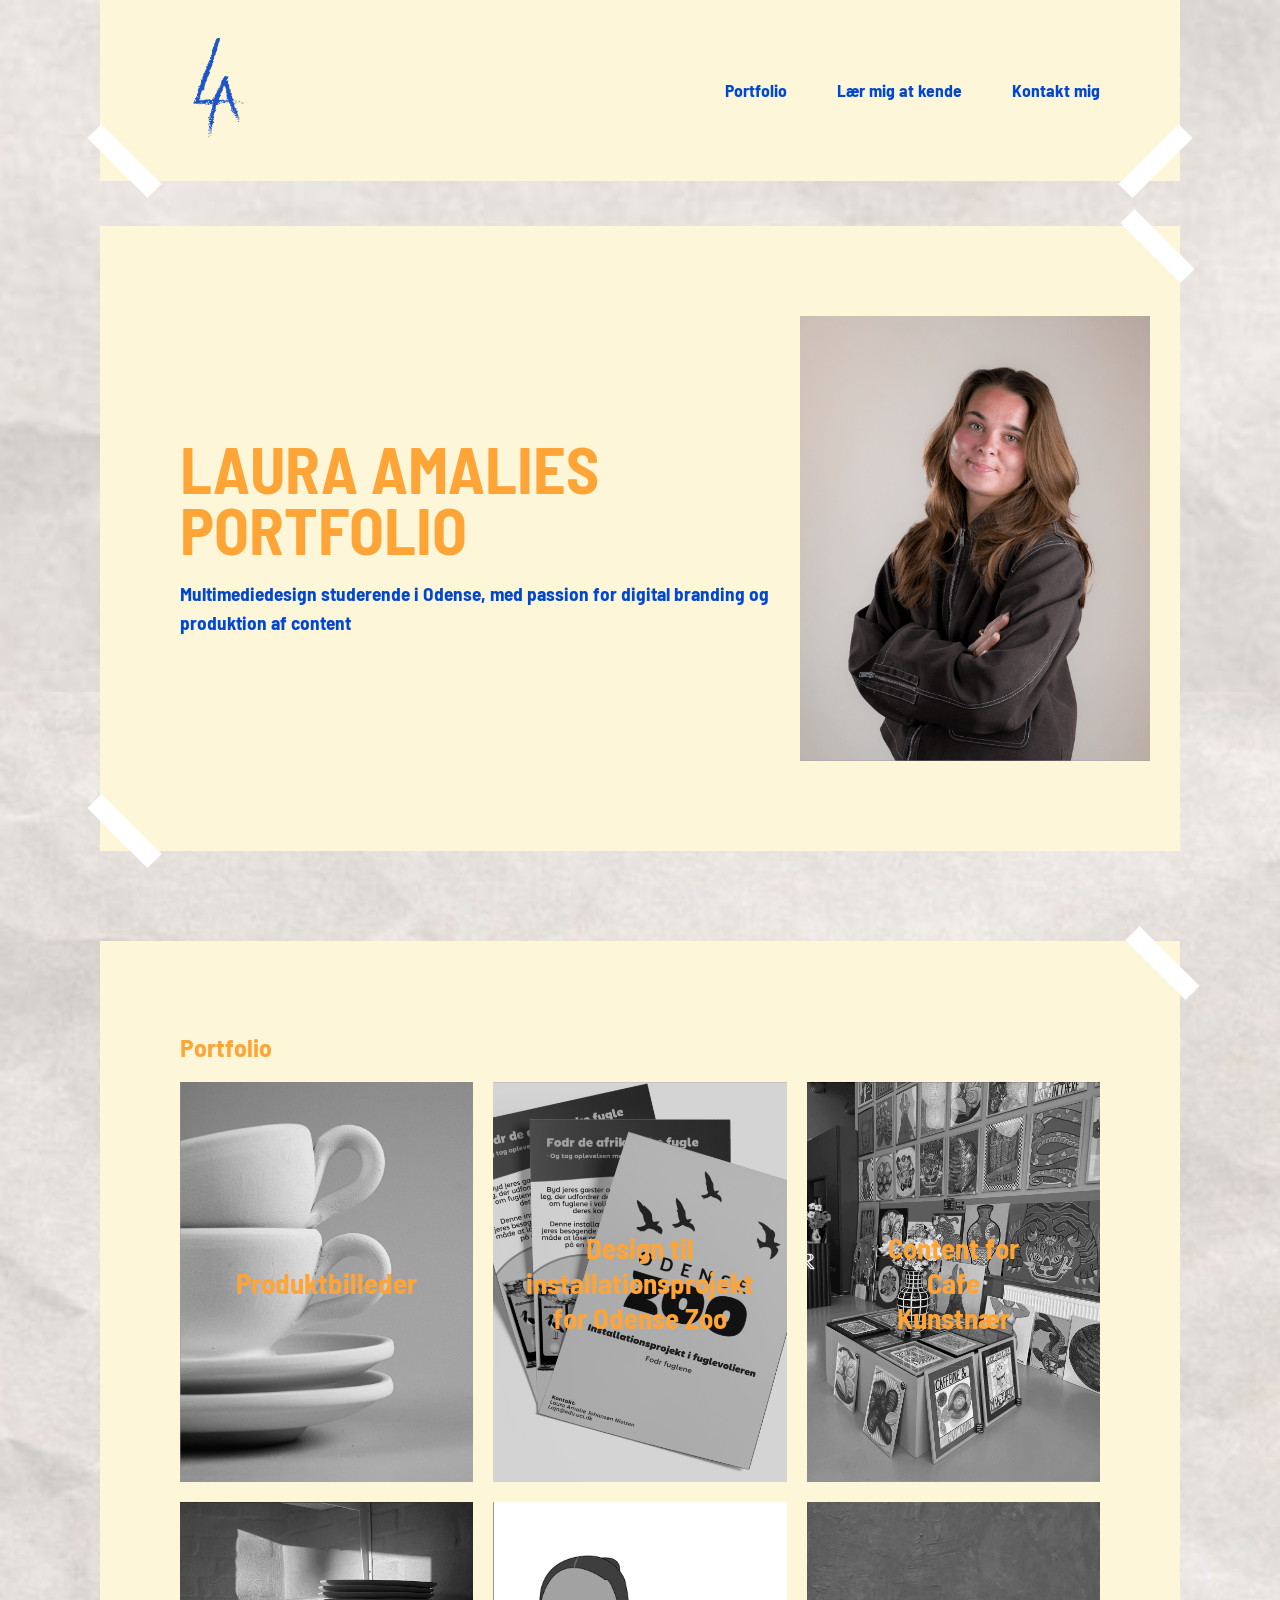
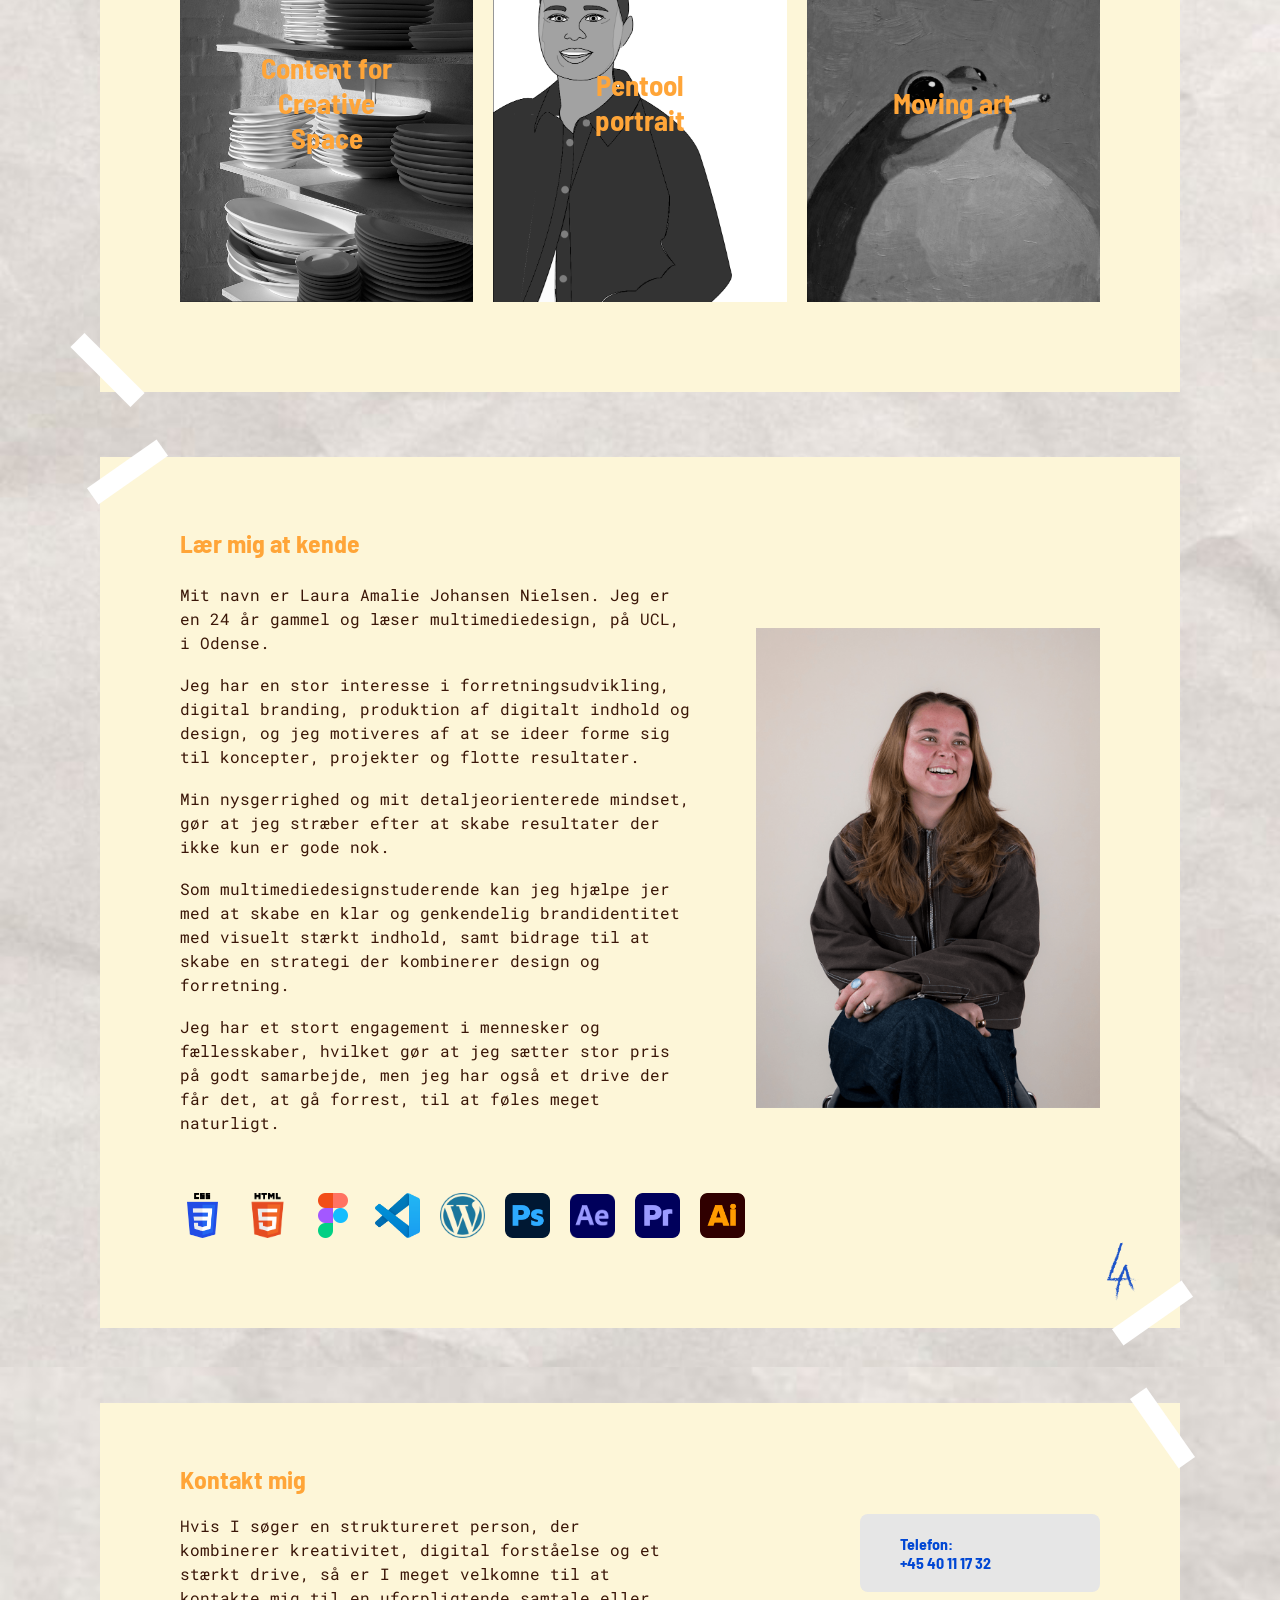
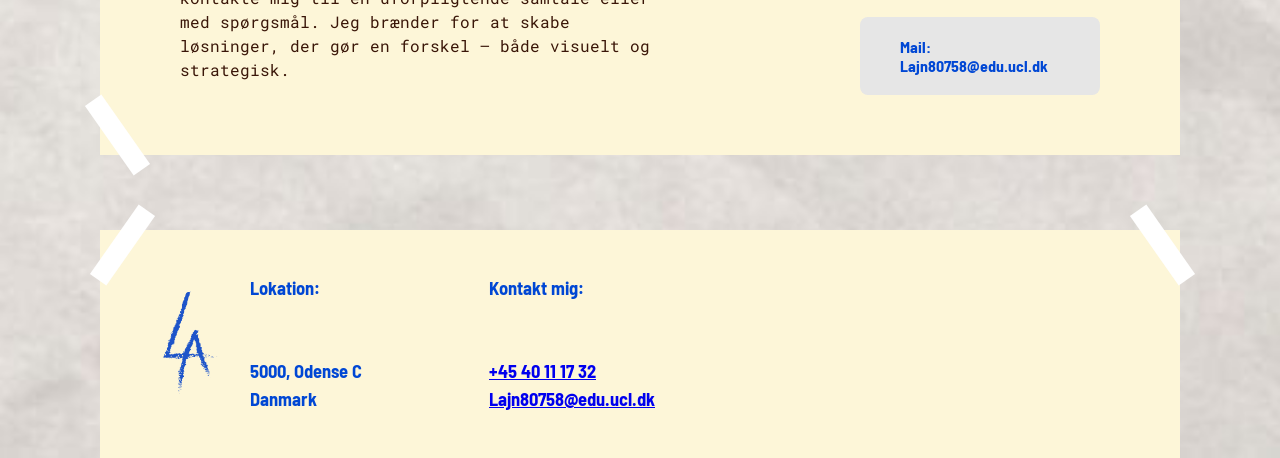
==== commit 23abd02c: "font, og telefon font, og telefon" ====
--- a/index.html
+++ b/index.html
@@ -10,17 +10,17 @@
     <meta name="viewport" content="width=device-width, initial-scale=1.0">
 
     <!-- Forbinder HTML med ekstern CSS -->
-    <link rel="stylesheet" href="forside.css?v=7">
+    <link rel="stylesheet" href="forside.css?v=8">
 
     <!-- Line Awesome ikoner -->
     <link rel="stylesheet"
     href="https://maxst.icons8.com/vue-static/landings/line-awesome/line-awesome/1.3.0/css/line-awesome.min.css">
 
    <link rel="preconnect" href="https://fonts.googleapis.com">
-<link rel="preconnect" href="https://fonts.gstatic.com" crossorigin>
-<link href="https://fonts.googleapis.com/css2?family=Barlow+Semi+Condensed:ital,wght@0,100;0,200;0,300;0,400;0,500;0,600;0,700;0,800;0,900;1,100;1,200;1,300;1,400;1,500;1,600;1,700;1,800;1,900&display=swap" rel="stylesheet">
-
-<!-- Titel i browser fanen -->
+    <link rel="preconnect" href="https://fonts.gstatic.com" crossorigin>
+    <link href="https://fonts.googleapis.com/css2?family=Barlow+Semi+Condensed:ital,wght@0,100;0,200;0,300;0,400;0,500;0,600;0,700;0,800;0,900;1,100;1,200;1,300;1,400;1,500;1,600;1,700;1,800;1,900&family=Roboto+Mono:ital,wght@0,100..700;1,100..700&display=swap" rel="stylesheet">
+
+    <!-- Titel i browser fanen -->
     <title>Laura Amalies præsentationsportfolio</title>
 
 </head>
@@ -195,7 +195,6 @@
     </article>
 
 </section>
-</section>
 
 <!-- ================================================= -->
 <!-- ================= PRODUKTBILLEDER MODAL ========= -->
@@ -307,7 +306,7 @@
 
         <div class="modal-images4">
             <img src="img/CS.png" alt="Creative Space billede 1">
-            <img src="img/CS udenfor.png" alt="Creative Space billede 2">
+            <img src="img/CSudenfor.png" alt="Creative Space billede 2">
         </div>
 
         <p>
@@ -510,7 +509,7 @@
             kreativitet, digital forståelse og et stærkt drive, 
             så er I meget velkomne til at kontakte mig til en 
             uforpligtende samtale eller med spørgsmål. Jeg brænder 
-            for at skabeløsninger, der gør en forskel 
+            for at skabe løsninger, der gør en forskel 
             – både visuelt og strategisk.
         </p>
 
@@ -524,7 +523,7 @@
             +45 40 11 17 32
             </a>
 
-            <!---- Mail -->
+            <!-- Mail -->
             <a href="mailto:lajn80758@edu.ucl.dk" class="contact-box">
             Mail: 
             <br>
--- a/forside.css
+++ b/forside.css
@@ -337,7 +337,7 @@
 
     justify-self: start;
 
-    width: 100%;
+    max-width: 220%;
 
 }
 
@@ -360,7 +360,7 @@
 .hero-text p {
     color: #0047d4;
 
-    width: 80%;
+    width: 100%;
 
     font-size: 0.75rem;
 
@@ -940,7 +940,7 @@
     color: #3a1608;
 
     /* Typewriter-look */
-    font-family: monospace;
+    font-family: "Roboto Mono", monospace;
 
     /* Tekststørrelse */
     font-size: 0.9rem;
@@ -1052,7 +1052,7 @@
 
     color: #3a1608;
 
-    font-family: monospace;
+    font-family: "Roboto Mono", monospace;
 
     font-size: 0.8rem;
 
@@ -1201,7 +1201,7 @@
 
     color: #3a1608;
 
-    font-family: monospace;
+    font-family: "Roboto Mono", monospace;
 
     font-size: 0.8rem;
 
@@ -1865,4 +1865,4 @@
         height: 20px;
         width: 85px;
     }
-}
+}
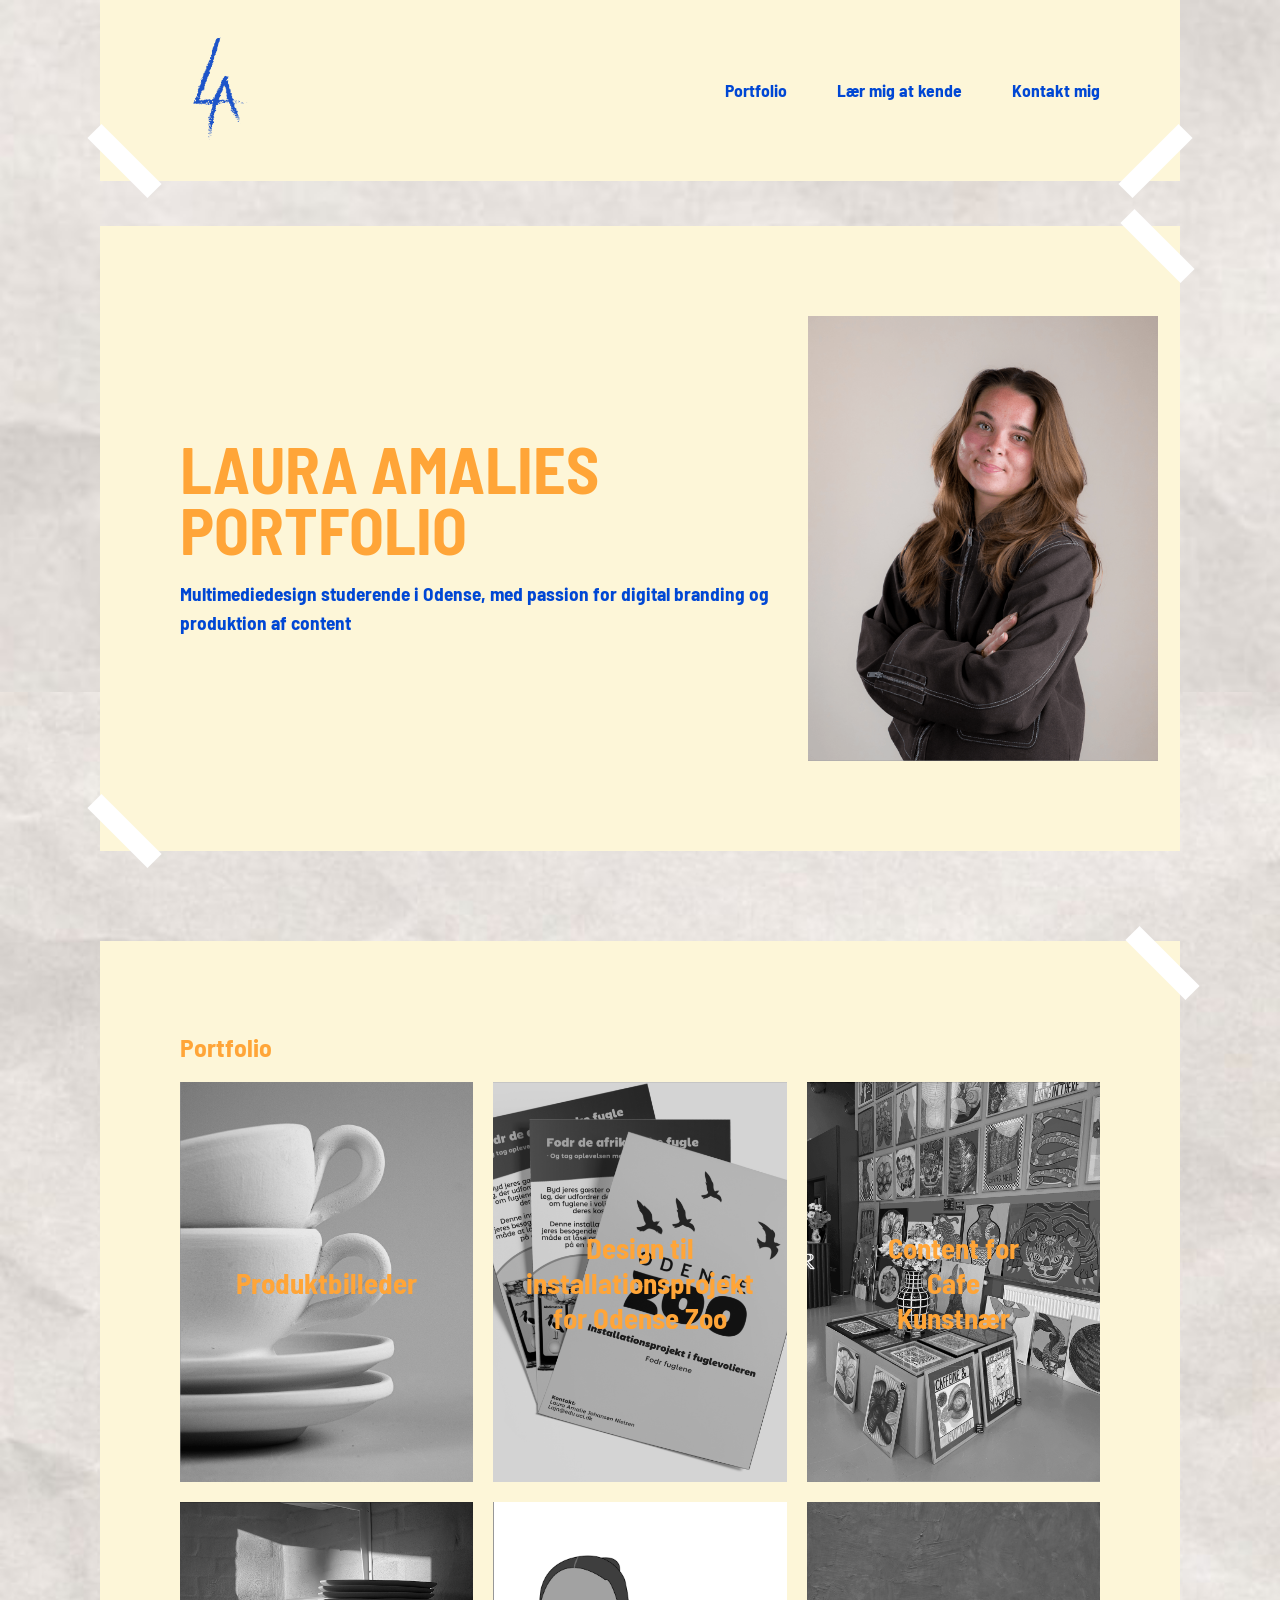
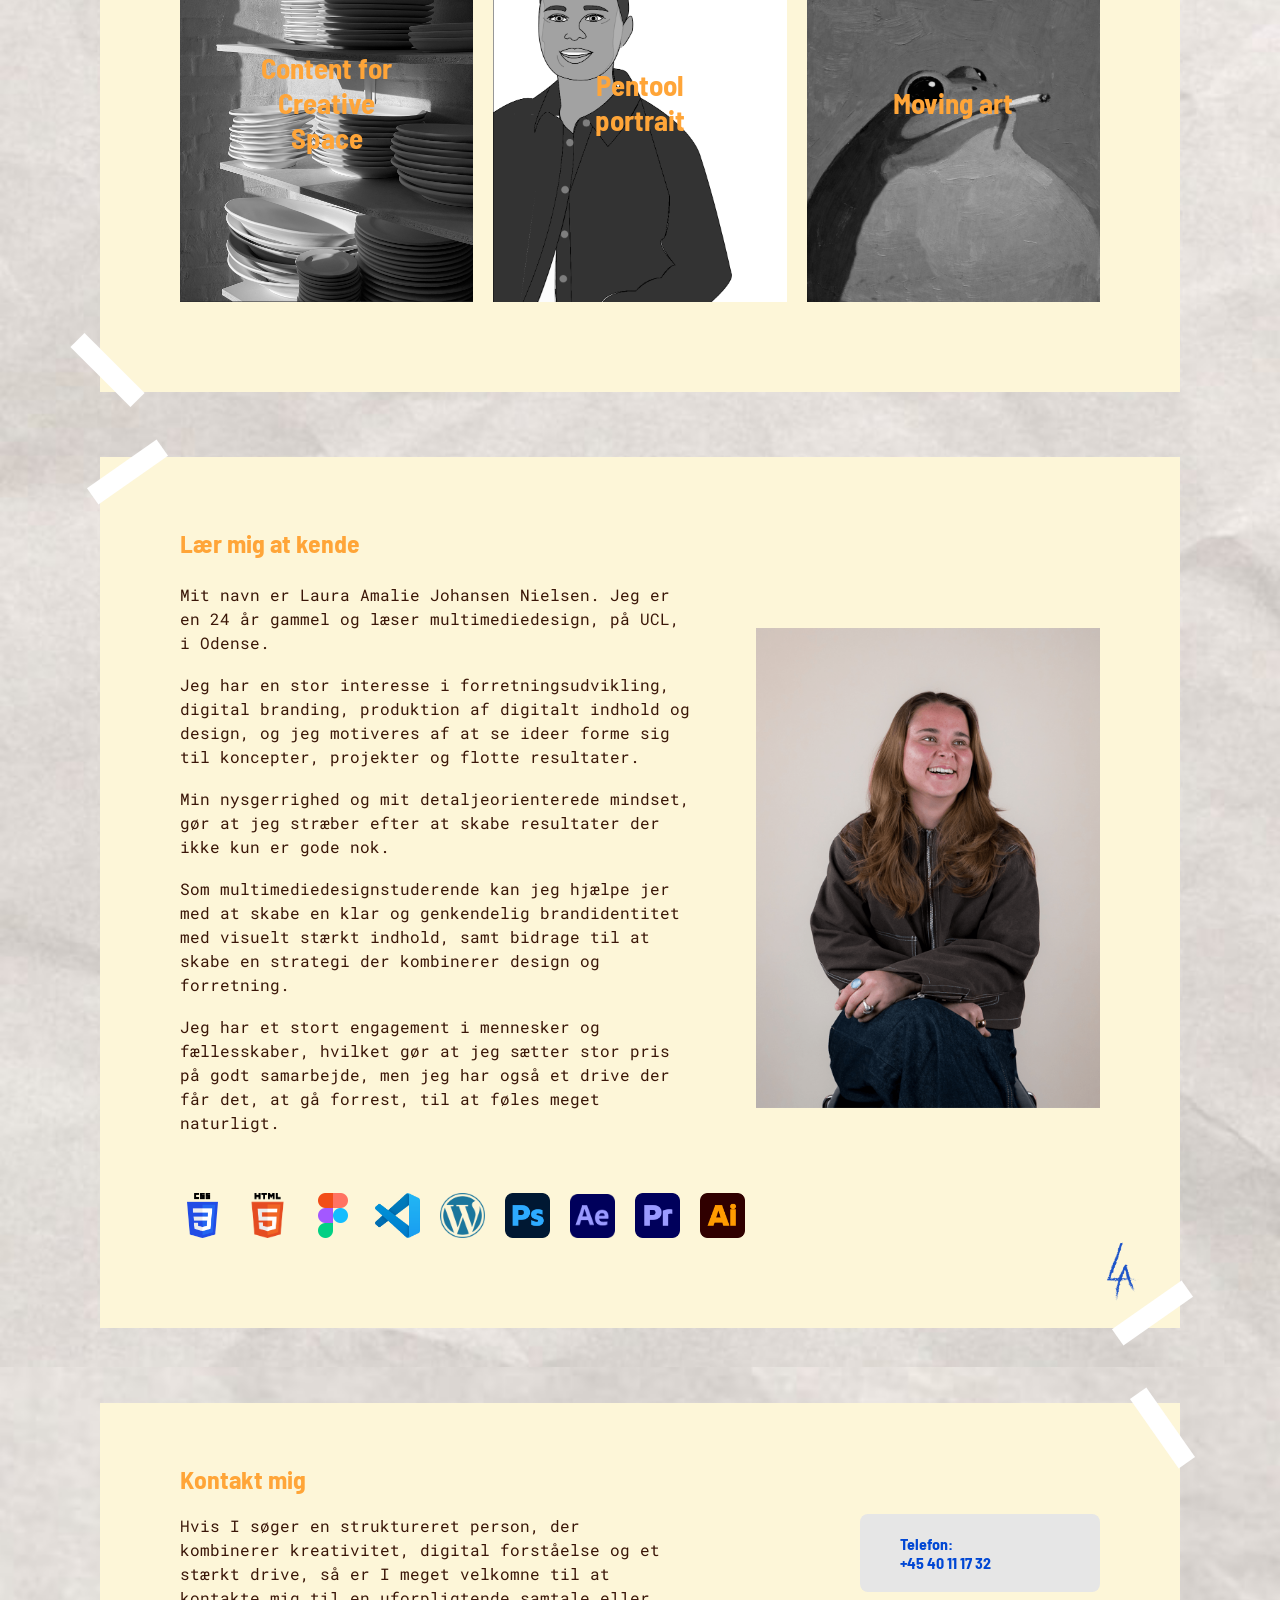
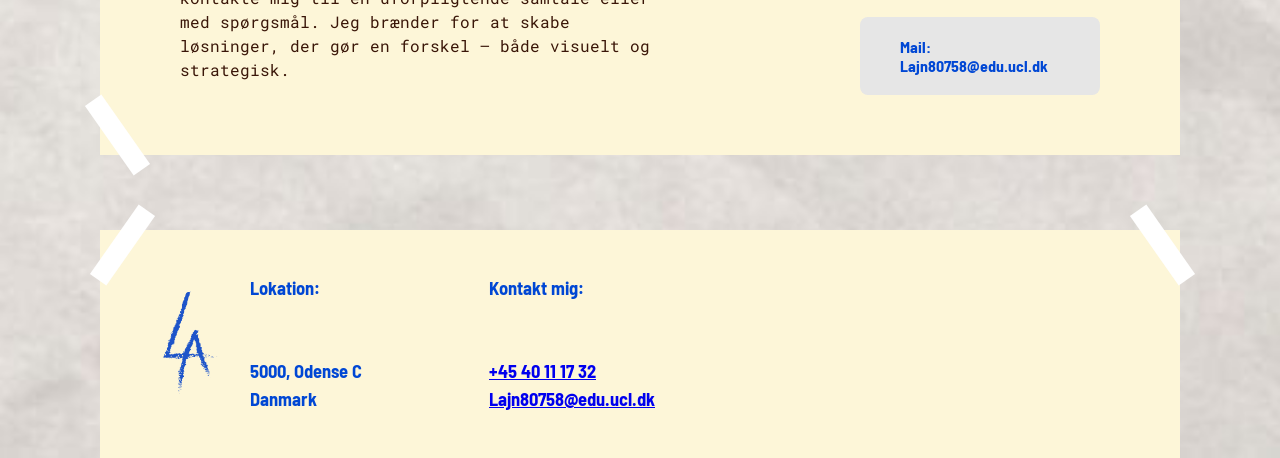
==== commit 26593efc: "billede hero og cs billede hero og cs" ====
--- a/index.html
+++ b/index.html
@@ -10,7 +10,7 @@
     <meta name="viewport" content="width=device-width, initial-scale=1.0">
 
     <!-- Forbinder HTML med ekstern CSS -->
-    <link rel="stylesheet" href="forside.css?v=8">
+    <link rel="stylesheet" href="forside.css?v=10">
 
     <!-- Line Awesome ikoner -->
     <link rel="stylesheet"
--- a/forside.css
+++ b/forside.css
@@ -377,7 +377,7 @@
 
 .hero-image img {
     /* Billedstørrelse på mobil */
-    width: 140px;
+    width: 125px;
 
     /* Beholder proportionerne */
     height: auto;
@@ -391,6 +391,9 @@
     width: 100%;
 
     justify-self: end;
+
+    margin-right: -8px;
+
 }
 
 /* ================================================= */
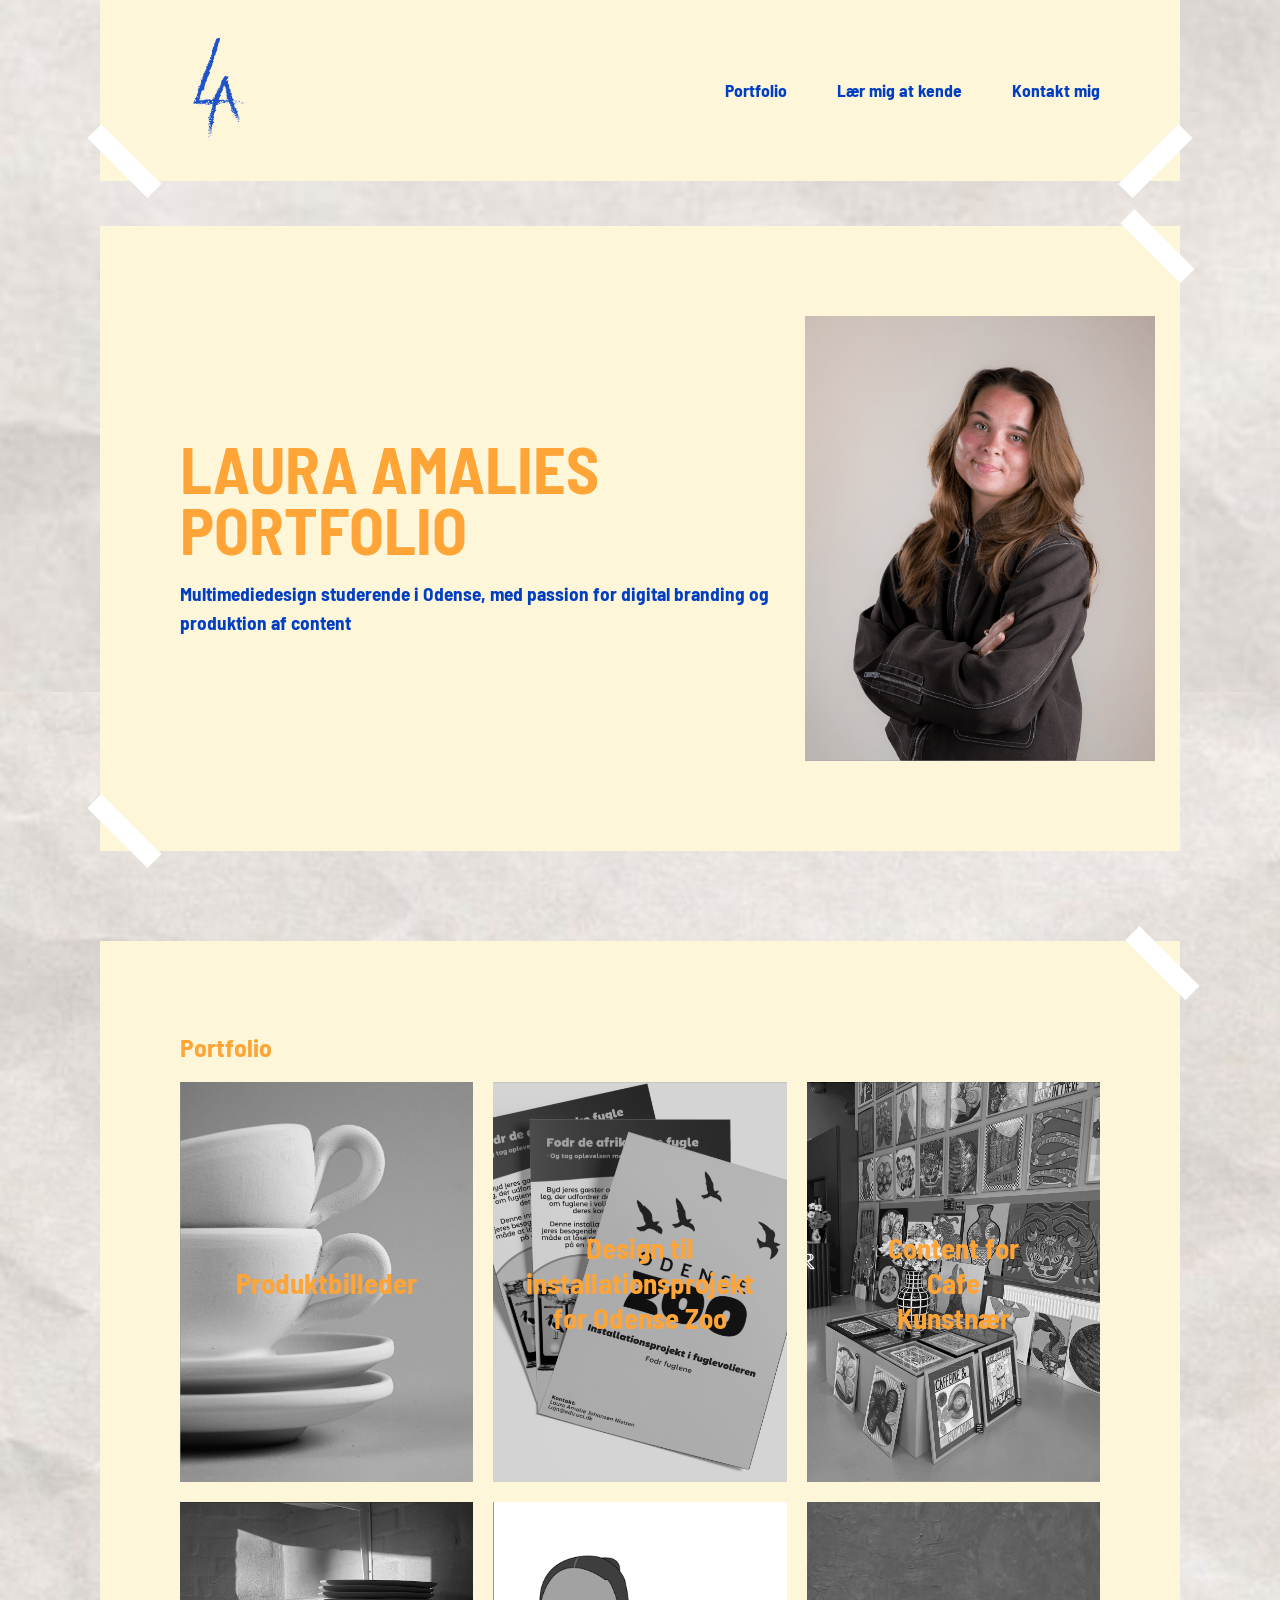
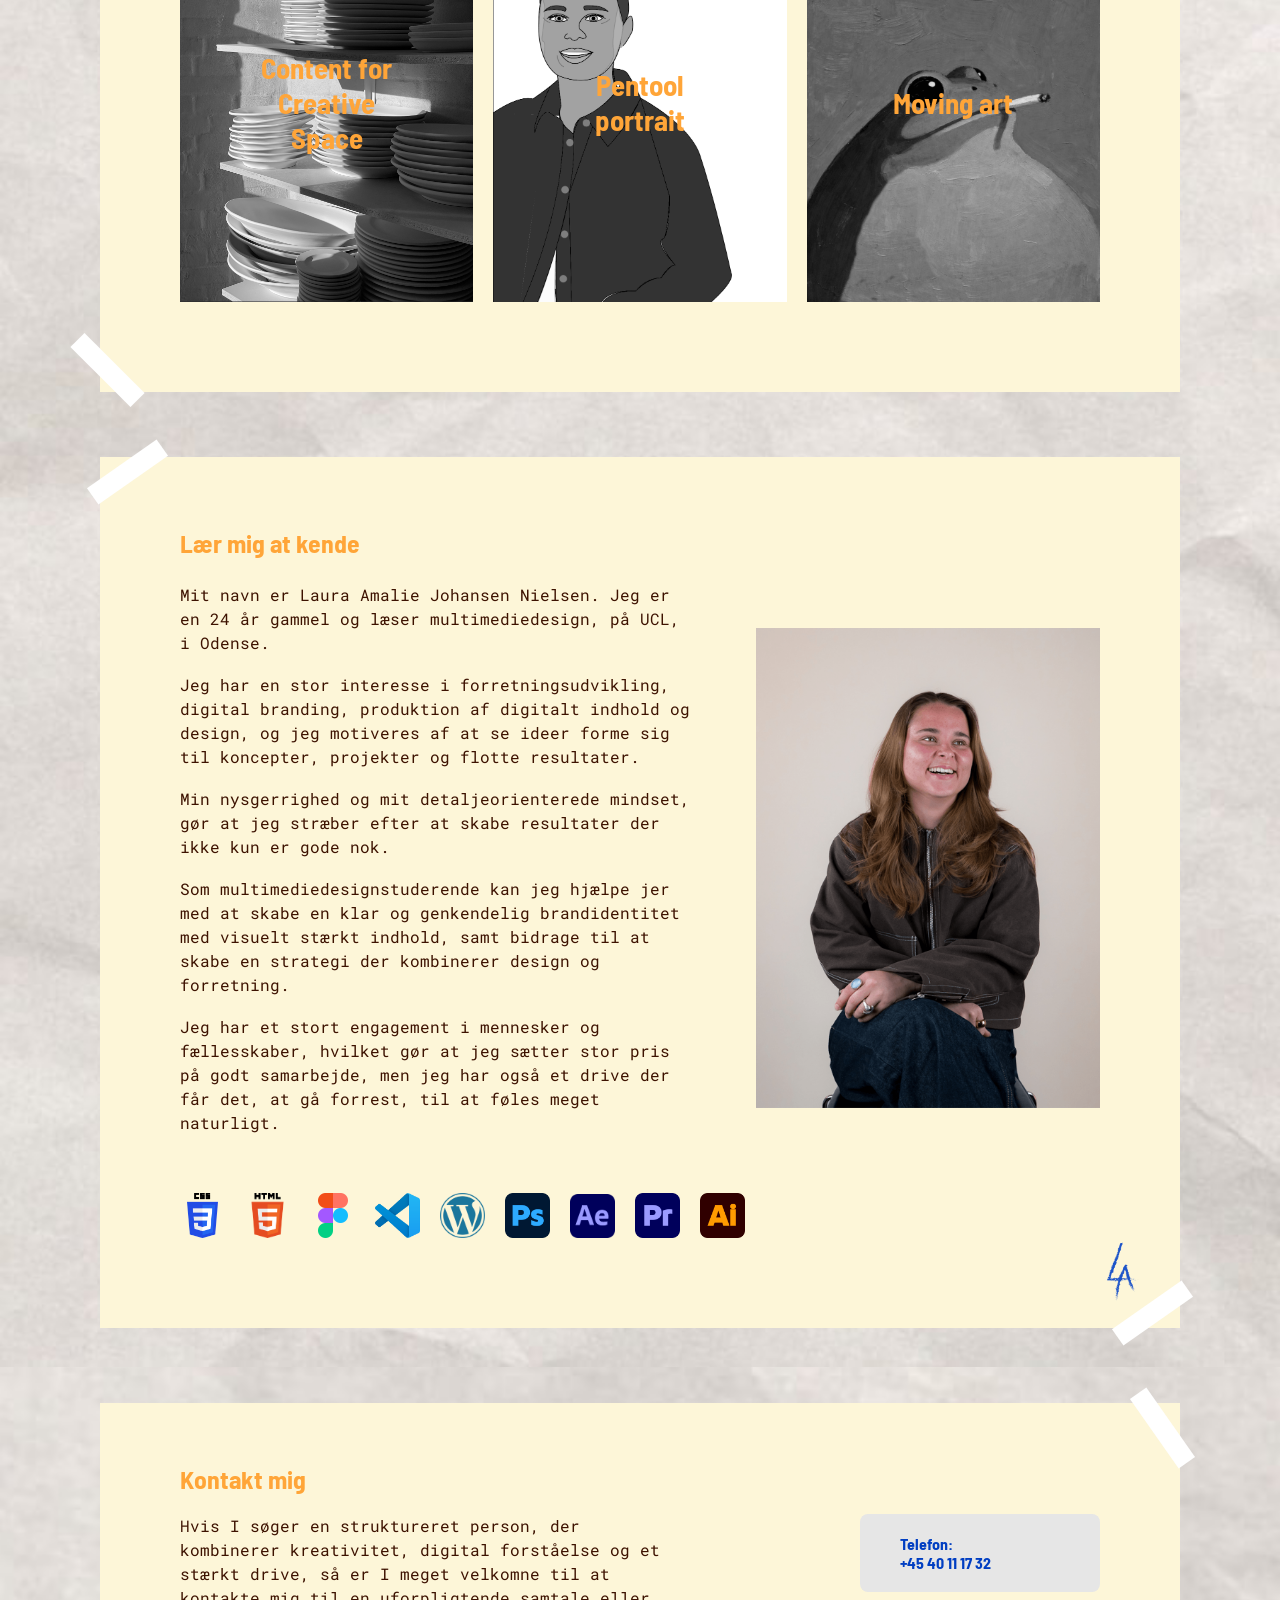
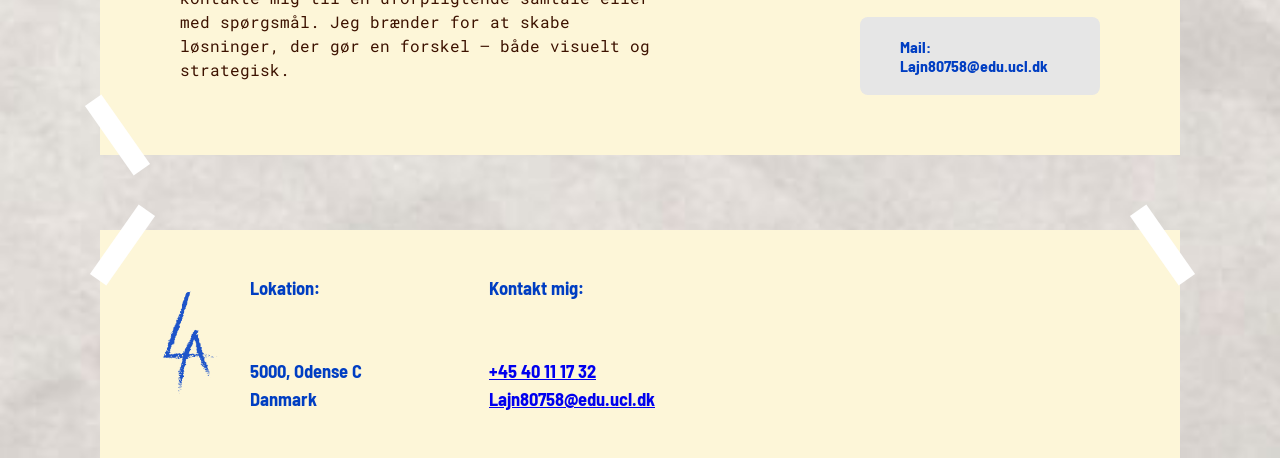
==== commit 1b11fb5f: "farver osv" ====
--- a/index.html
+++ b/index.html
@@ -10,7 +10,7 @@
     <meta name="viewport" content="width=device-width, initial-scale=1.0">
 
     <!-- Forbinder HTML med ekstern CSS -->
-    <link rel="stylesheet" href="forside.css?v=10">
+    <link rel="stylesheet" href="forside.css?v=14">
 
     <!-- Line Awesome ikoner -->
     <link rel="stylesheet"
@@ -306,7 +306,7 @@
 
         <div class="modal-images4">
             <img src="img/CS.png" alt="Creative Space billede 1">
-            <img src="img/CSudenfor.png" alt="Creative Space billede 2">
+            <img src="img/csudenfor.png" alt="Creative Space billede 2">
         </div>
 
         <p>
--- a/forside.css
+++ b/forside.css
@@ -187,7 +187,7 @@
 
     margin-right: 10px;
 
-    background-color: #0047d4;
+    background-color: #003EC2;
 }
 
 /* ================================================= */
@@ -248,7 +248,7 @@
     text-decoration: none;
 
     /* Blå farve */
-    color: #0047d4;
+    color: #003EC2;
 
     /* Fed tekst */
     font-weight: bold;
@@ -358,7 +358,7 @@
 
 /* Beskrivelse */
 .hero-text p {
-    color: #0047d4;
+    color: #003EC2;
 
     width: 100%;
 
@@ -392,7 +392,7 @@
 
     justify-self: end;
 
-    margin-right: -8px;
+    margin-right: -5px;
 
 }
 
@@ -659,7 +659,7 @@
 .modal-back {
 
     /* Blå tekst */
-    color: #0047d4;
+    color: #003EC2;
 
     /* Fed tekst */
     font-weight: bold;
@@ -940,7 +940,7 @@
 .modal-box p {
 
     /* Brun tekst */
-    color: #3a1608;
+    color: #3D1200;
 
     /* Typewriter-look */
     font-family: "Roboto Mono", monospace;
@@ -1053,7 +1053,7 @@
 /* Tekst styling */
 .about-text p {
 
-    color: #3a1608;
+    color: #3D1200;
 
     font-family: "Roboto Mono", monospace;
 
@@ -1202,7 +1202,7 @@
 
     width: 100%;
 
-    color: #3a1608;
+    color: #3D1200;
 
     font-family: "Roboto Mono", monospace;
 
@@ -1236,7 +1236,7 @@
 
     background-color: #e6e6e6;
 
-    color: #0047d4;
+    color: #003EC2;
 
     font-weight: bold;
 
@@ -1361,7 +1361,7 @@
 /* Footer tekst */
 .footer h3 {
 
-    color: #0047d4;
+    color: #003EC2;
 
     font-size: 0.8rem;
 
@@ -1395,7 +1395,7 @@
 
     font-size: 32px;
 
-    color: #0047d4;
+    color: #003EC2;
 
     object-fit: contain;
 
@@ -1406,7 +1406,7 @@
 
     font-size: 32px;
 
-    color: #0047d4;
+    color: #003EC2;
 
     object-fit: contain;
 
@@ -1416,7 +1416,7 @@
 
     text-decoration: none;
 
-    color: #0047d4;
+    color: #003EC2;
 
     
 }
